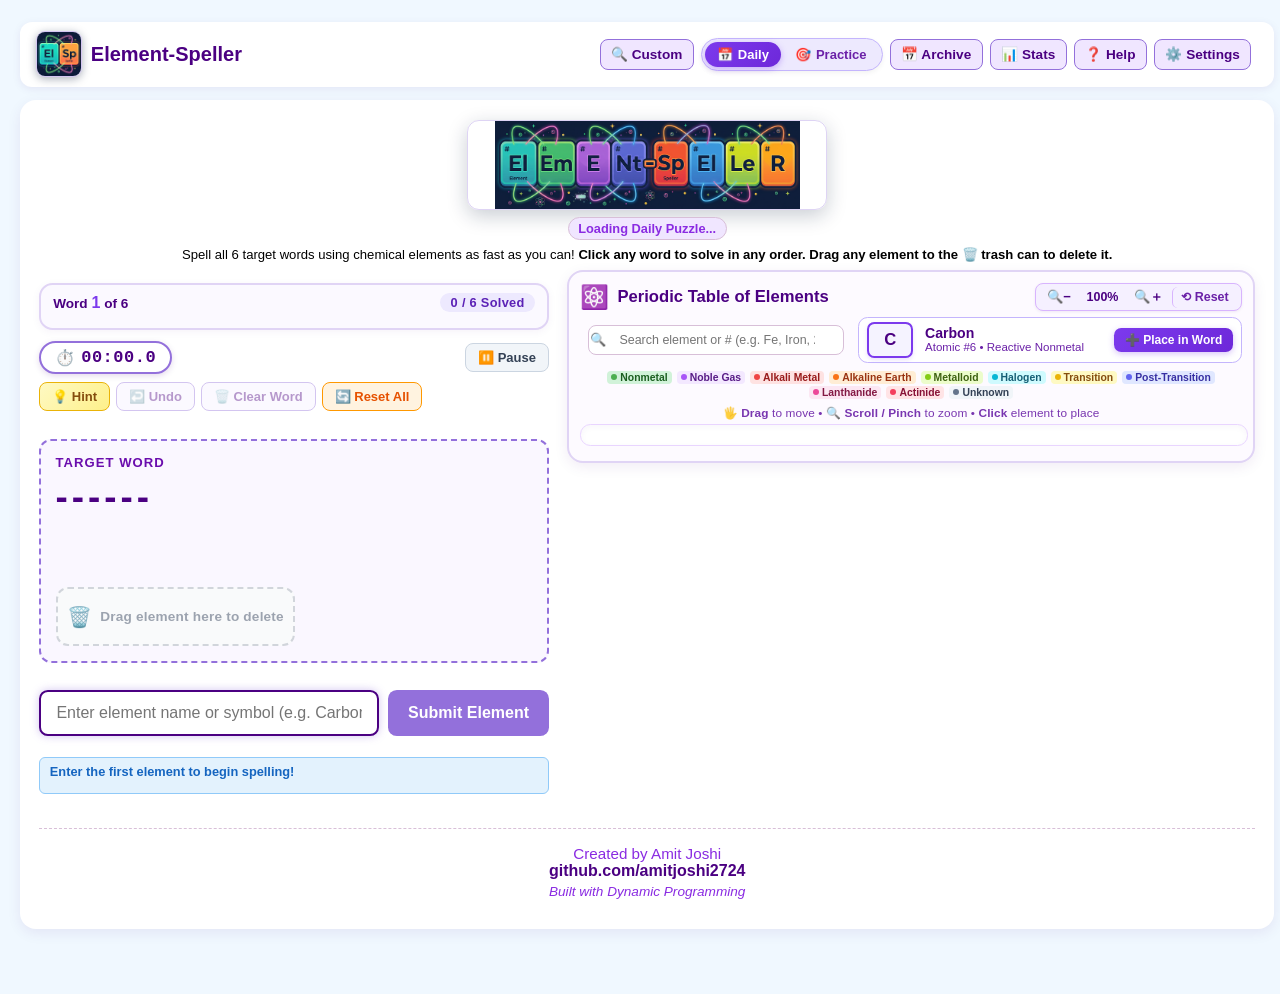
==== index.html @ 7770c526 "Replace broken native datalist with crisp keyboard-navigable element autocomplete dropdown (v1.4.1)" ====
<!DOCTYPE html>
<html lang="en">

<head>
    <meta charset="UTF-8">
    <meta name="viewport" content="width=device-width, initial-scale=1.0">
    <title>Element-Speller — Daily Word Puzzle</title>
    <!-- Web App Manifest & Mobile Meta -->
    <link rel="manifest" href="manifest.json">
    <meta name="theme-color" content="#4b0082">
    <meta name="apple-mobile-web-app-capable" content="yes">
    <meta name="mobile-web-app-capable" content="yes">
    <meta name="apple-mobile-web-app-status-bar-style" content="black-translucent">
    <meta name="apple-mobile-web-app-title" content="Element-Speller">
    <link rel="apple-touch-icon" sizes="180x180" href="images/apple-touch-icon.png">

    <!-- Favicon -->
    <link rel="icon" type="image/svg+xml" href="data:image/svg+xml,<svg xmlns='http://www.w3.org/2000/svg' viewBox='0 0 100 100'><text y='.9em' font-size='90'>🧪</text></svg>">
    <link rel="icon" type="image/png" sizes="192x192" href="images/icon-192.png">
    <link rel="icon" type="image/png" sizes="64x64" href="images/icon-64.png">
    <link rel="icon" type="image/x-icon" href="favicon.ico">
    <!-- Stylesheets -->
    <link rel="stylesheet" href="css/style.css?v=1.4.1">
    <link rel="stylesheet" href="css/modals.css?v=1.4.1">
    <script>
        (function() {
            try {
                var t = localStorage.getItem('elementspeller_theme_v1');
                if (t === 'dark') {
                    document.documentElement.setAttribute('data-theme', 'dark');
                }
            } catch (e) {}
        })();
    </script>
    <!-- Ko-fi Widget Script -->
    <script async defer src="https://storage.ko-fi.com/cdn/widget/Widget_2.js"></script>
</head>

<body>
    <!-- Top Navigation Bar (Mastermindle Pattern) -->
    <nav class="mode-nav-bar" aria-label="Game navigation">
        <div class="mode-title">
            <img src="images/icon-192.png" alt="Element-Speller Logo" class="nav-brand-icon">
            <span id="mode-title-text">Element-Speller</span>
        </div>
        <div class="nav-links-group">
            <a href="query/index.html" class="nav-action-btn" title="Spell any custom phrase with elements">
                <span>🔍 Custom</span>
            </a>
            <div class="mode-segmented-toggle" role="group" aria-label="Game Mode">
                <button type="button" id="mode-daily-btn" class="mode-toggle-btn active" data-mode="daily">
                    <span class="mode-icon">📅</span> Daily
                </button>
                <button type="button" id="mode-practice-btn" class="mode-toggle-btn" data-mode="practice">
                    <span class="mode-icon">🎯</span> Practice
                </button>
            </div>
            <button id="open-archive-btn" class="nav-action-btn" title="Browse calendar archive of past daily puzzles">
                <span>📅 Archive</span>
            </button>
            <button id="open-stats-btn" class="nav-action-btn" title="View your solve times & stats">
                <span>📊 Stats</span>
            </button>
            <button id="open-help-btn" class="nav-action-btn" title="How to play">
                <span>❓ Help</span>
            </button>
            <button id="open-settings-btn" class="nav-action-btn" title="Settings & Dark Mode">
                <span>⚙️ Settings</span>
            </button>
            <div id="auth-container"></div>
        </div>
    </nav>

    <!-- Main Game Container -->
    <main class="container">
        <div class="main-logo-container">
            <img src="images/logo.png" alt="Element-Speller — Daily Word Puzzle" class="main-logo-img">
            <h1 class="visually-hidden">Element-Speller</h1>
        </div>
        <div class="puzzle-meta-badge" id="puzzle-meta-badge">Loading Daily Puzzle...</div>
        <p class="game-intro-text">Spell all 6 target words using chemical elements as fast as you can! <strong>Click any word to solve in any order. Drag any element to the 🗑️ trash can to delete it.</strong></p>

        <!-- Main Responsive Two-Column Layout (Side-by-Side on Desktop, Stacked on Mobile) -->
        <div class="game-dashboard-layout">
            <!-- Left Column: Word Tracker, Timer, Target Word, Input, and Placed Elements -->
            <div class="game-play-column">
                <!-- Word Tracker Navigation Bar (6 words per puzzle) -->
                <div class="word-picker-bar" id="word-picker-bar">
                    <div class="word-picker-header">
                        <span class="word-picker-label" id="word-picker-label">Word <strong id="current-word-num">1</strong> of 6</span>
                        <div class="word-picker-actions">
                            <button type="button" id="next-word-quick-btn" class="word-next-btn" style="display: none;"
                                title="Go to next unsolved word">Next Word ▶</button>
                            <span class="word-picker-progress" id="words-solved-counter">0 / 6 Solved</span>
                        </div>
                    </div>
                    <div class="word-pills-row" id="word-pills-row">
                        <!-- Dynamically populated with 6 word pills -->
                    </div>
                </div>

                <!-- Live Solve Stopwatch & Quick Action Controls -->
                <div class="timer-control-row">
                    <div class="stopwatch-badge" id="stopwatch-badge" title="Solve timer (click to pause/resume)">
                        <span class="timer-icon">⏱️</span>
                        <span id="live-timer-display" class="live-timer-display">00:00.0</span>
                    </div>
                    <button id="pause-btn" class="quick-action-btn pause" title="Pause the game & timer">
                        <span id="pause-btn-icon">⏸️</span>
                        <span id="pause-btn-text">Pause</span>
                    </button>
                    <div class="quick-action-group">
                        <button id="hint-btn" class="quick-action-btn hint" title="Get a hint for the next valid element">💡
                            Hint</button>
                        <button id="undo-element-btn" class="quick-action-btn" title="Undo last element" disabled>↩️
                            Undo</button>
                        <button id="clear-word-btn" class="quick-action-btn" title="Clear placed elements for this word"
                            disabled>🗑️ Clear Word</button>
                        <button id="reset-puzzle-btn" class="quick-action-btn reset"
                            title="Reset all 6 words & restart timer">🔄 Reset All</button>
                    </div>
                </div>

                <!-- Target Word Display & Dynamic Placed Element Slots -->
                <div class="target-word-container" id="target-word-container">
                    <!-- Pause Overlay (shown when paused to prevent peeking) -->
                    <div id="pause-overlay" class="pause-overlay" style="display: none;">
                        <div class="pause-overlay-content">
                            <span class="pause-overlay-icon">⏸️</span>
                            <div class="pause-overlay-title">Game Paused</div>
                            <div class="pause-overlay-desc">Timer is paused. Take your time!</div>
                            <button type="button" id="resume-btn" class="primary-btn resume-game-btn">▶️ Resume Game</button>
                        </div>
                    </div>

                    <div class="target-word-label">TARGET WORD</div>
                    <div id="target-word-display" class="target-word-display">------</div>
                    <div id="element-slots-row" class="element-slots-row">
                        <!-- Dynamically populated with placed element tiles ONLY -->
                    </div>

                    <!-- Trash Can Drop Zone -->
                    <div id="trash-can-zone" class="trash-can-zone"
                        title="Drag any element card here to delete it (or click to remove last)">
                        <span class="trash-can-emoji">🗑️</span>
                        <span class="trash-can-label" id="trash-can-label">Drag element here to delete</span>
                    </div>

                    <div class="drag-hint-text" id="drag-hint-text">
                        <span>💡 <strong>Tip:</strong> Place elements down freely, or click any element in the ⚛️
                            <strong>Periodic Table</strong>! Drag cards to reorder, or drag to 🗑️ trash to delete.</span>
                    </div>
                </div>

                <!-- Solved Completion Card -->
                <div id="solved-card" class="solved-card" style="display: none;">
                    <div class="solved-title" id="solved-title">🎉🧪 All 6 Words Solved!</div>
                    <div class="solved-time-stat" id="solved-time-stat">Solved in 00:00.0</div>
                    <div id="solved-words-breakdown" class="solved-words-breakdown">
                        <!-- Solved words breakdown list -->
                    </div>
                    <div class="solved-btn-row">
                        <button id="share-score-no-spoiler-btn" class="share-btn"
                            title="Share result with emoji blocks (no spoilers)">📋 Share (No Spoilers)</button>
                        <button id="share-score-spoiler-btn" class="share-btn secondary"
                            title="Share full solution with element words">👁️ Share (With Spoilers)</button>
                        <button id="solved-replay-btn" class="quick-action-btn reset">🔄 Retry for Faster Time</button>
                    </div>
                </div>

                <!-- Element Guess Input -->
                <div class="input-group" id="input-group-area">
                    <div class="input-row">
                        <div class="element-input-wrapper" id="element-input-wrapper">
                            <input type="text" id="element-input"
                                placeholder="Enter element name or symbol (e.g. Carbon, C)..." autocomplete="off" spellcheck="false"
                                autocorrect="off" autocapitalize="none" role="combobox" aria-autocomplete="list"
                                aria-expanded="false" aria-controls="element-suggestions" autofocus>
                            <div id="element-suggestions" class="element-suggestions hidden" role="listbox"
                                aria-label="Element suggestions"></div>
                        </div>
                        <button id="submit-element-btn" class="primary-btn">Submit Element</button>
                    </div>
                </div>

                <div id="status-message" class="info">Enter the first element to begin spelling!</div>
            </div>

            <!-- Right Column: Interactive Periodic Table of Elements -->
            <div class="game-table-column">
                <section class="periodic-table-section" id="periodic-table-section" aria-label="Periodic Table of Elements">
                    <div class="pt-section-header">
                        <div class="pt-title-group">
                            <span class="pt-icon">⚛️</span>
                            <h2 class="pt-heading">Periodic Table of Elements</h2>
                        </div>
                        <div class="pt-header-actions">
                            <div class="pt-zoom-toolbar" role="group" aria-label="Periodic table zoom and pan controls">
                                <button type="button" id="pt-zoom-out-btn" class="pt-zoom-btn" title="Zoom out (−)" aria-label="Zoom out">🔍−</button>
                                <span id="pt-zoom-display" class="pt-zoom-display" title="Current zoom level">100%</span>
                                <button type="button" id="pt-zoom-in-btn" class="pt-zoom-btn" title="Zoom in (＋)" aria-label="Zoom in">🔍＋</button>
                                <button type="button" id="pt-zoom-reset-btn" class="pt-zoom-btn reset" title="Reset zoom and center view" aria-label="Reset zoom">⟲ Reset</button>
                            </div>
                            <button type="button" id="pt-toggle-btn" class="pt-toggle-btn" aria-expanded="true"
                                title="Toggle periodic table visibility">
                                <span id="pt-toggle-icon">▾</span> <span id="pt-toggle-label">Hide Table</span>
                            </button>
                        </div>
                    </div>

                    <div id="pt-content-body" class="pt-content-body">
                        <!-- Top Controls: Search Bar & Selected Element Inspection -->
                        <div class="pt-top-controls">
                            <div class="pt-search-box">
                                <span class="pt-search-icon">🔍</span>
                                <input type="text" id="pt-search-input"
                                    placeholder="Search element or # (e.g. Fe, Iron, 26)..." autocomplete="off"
                                    spellcheck="false" autocorrect="off" autocapitalize="none">
                                <button type="button" id="pt-search-clear" class="pt-clear-btn"
                                    style="display: none;">&times;</button>
                            </div>

                            <!-- Single Unified Element Inspection Card -->
                            <div class="pt-inspect-card" id="pt-inspect-card">
                                <div class="pt-inspect-content">
                                    <div class="pt-inspect-symbol" id="pt-inspect-symbol">C</div>
                                    <div class="pt-inspect-details">
                                        <div class="pt-inspect-name" id="pt-inspect-name">Carbon</div>
                                        <div class="pt-inspect-meta" id="pt-inspect-meta">Atomic #6 • Reactive Nonmetal
                                        </div>
                                    </div>
                                </div>
                                <button type="button" id="pt-use-element-btn" class="pt-use-btn"
                                    title="Use this element in current word">➕ Place in Word</button>
                            </div>
                        </div>

                        <!-- Category Legend -->
                        <div class="pt-legend">
                            <span class="pt-legend-item cat-nonmetal"><span
                                    class="legend-dot"></span>Nonmetal</span>
                            <span class="pt-legend-item cat-noble-gas"><span class="legend-dot"></span>Noble
                                Gas</span>
                            <span class="pt-legend-item cat-alkali"><span class="legend-dot"></span>Alkali
                                Metal</span>
                            <span class="pt-legend-item cat-alkaline-earth"><span class="legend-dot"></span>Alkaline
                                Earth</span>
                            <span class="pt-legend-item cat-metalloid"><span
                                    class="legend-dot"></span>Metalloid</span>
                            <span class="pt-legend-item cat-halogen"><span class="legend-dot"></span>Halogen</span>
                            <span class="pt-legend-item cat-transition"><span
                                    class="legend-dot"></span>Transition</span>
                            <span class="pt-legend-item cat-post-transition"><span
                                    class="legend-dot"></span>Post-Transition</span>
                            <span class="pt-legend-item cat-lanthanide"><span
                                    class="legend-dot"></span>Lanthanide</span>
                            <span class="pt-legend-item cat-actinide"><span
                                    class="legend-dot"></span>Actinide</span>
                            <span class="pt-legend-item cat-unknown"><span class="legend-dot"></span>Unknown</span>
                        </div>

                        <!-- Interactive Navigation Hint -->
                        <div class="pt-pan-hint" id="pt-pan-hint">
                            <span>🖐️ <strong>Drag</strong> to move • 🔍 <strong>Scroll / Pinch</strong> to zoom • <strong>Click</strong> element to place</span>
                        </div>

                        <!-- Scrollable Grid Wrapper / Interactive Pan-Zoom Viewport -->
                        <div class="pt-scroll-wrapper pt-viewport" id="pt-viewport">
                            <div class="pt-canvas" id="pt-canvas">
                                <div class="periodic-grid" id="periodic-grid">
                                    <!-- Populated dynamically with all 118 elements -->
                                </div>
                            </div>
                        </div>
                    </div>
                </section>
            </div>
        </div>

        <!-- Original Credits & Ko-fi Support -->
        <div class="credits">
            Created by Amit Joshi
            <br>
            <a href="https://github.com/amitjoshi2724" target="_blank"
                rel="noopener noreferrer">github.com/amitjoshi2724</a>
            <div class="algorithm">Built with Dynamic Programming</div>
            <div id="kofi-widget-container"
                style="display: flex; align-items: center; justify-content: center; margin-top: 14px;">
                <script>
                    if (window.kofiwidget2) {
                        try {
                            window.kofiwidget2.init('Support me on Ko-fi', '#72a4f2', 'I2I81CDN0L');
                            window.kofiwidget2.draw();
                        } catch (e) {
                            console.error('Ko-fi widget error:', e);
                        }
                    }
                </script>
            </div>
        </div>
    </main>

    <!-- How To Play Modal -->
    <div class="modal-overlay" id="how-to-play-modal">
        <div class="modal-card">
            <div class="modal-header">
                <h3 class="modal-title">❓ How to Play Element-Speller</h3>
                <button class="modal-close-btn" aria-label="Close modal">&times;</button>
            </div>
            <div class="rules-step">
                <div class="rules-icon">⏱️</div>
                <div>
                    <strong>Speed is the objective!</strong> The timer starts running the moment the target word is
                    shown. Try to spell the word completely as fast as possible.
                </div>
            </div>
            <div class="rules-step">
                <div class="rules-icon">⚛️</div>
                <div>
                    <strong>Multiple valid spelling lengths:</strong> Words often have several different chemical
                    breakdowns. For example:
                    <div
                        style="margin-top: 6px; padding: 6px 10px; background: #f0e6ff; border-radius: 6px; font-size: 13.5px;">
                        • <strong>NO</strong> can be 1 element (<em>Nobelium</em> [<strong>No</strong>]) or 2 elements
                        (<em>Nitrogen</em> [<strong>N</strong>] + <em>Oxygen</em> [<strong>O</strong>])<br>
                        • <strong>BACON</strong> can be <em>Barium</em> [<strong>Ba</strong>] + <em>Carbon</em>
                        [<strong>C</strong>] + <em>Oxygen</em> [<strong>O</strong>] + <em>Nitrogen</em>
                        [<strong>N</strong>], or <em>Boron</em> [<strong>B</strong>] + <em>Actinium</em>
                        [<strong>Ac</strong>] + <em>Oxygen</em> [<strong>O</strong>] + <em>Nitrogen</em>
                        [<strong>N</strong>]
                    </div>
                </div>
            </div>
            <div class="rules-step">
                <div class="rules-icon">🗑️</div>
                <div>
                    <strong>Drag to Delete:</strong> Need to change an element you placed earlier? Simply <strong>drag
                        any element card into the 🗑️ trash can</strong> (or click &times;) to delete it! You don't have
                    to undo one-by-one.
                </div>
            </div>
            <div class="rules-step">
                <div class="rules-icon">🔄</div>
                <div>
                    <strong>Undo & Reset anytime:</strong> You can <strong>Undo</strong> your last element or
                    <strong>Reset</strong> the entire puzzle at any point to restart the timer and aim for a new
                    personal best!
                </div>
            </div>
            <div class="rules-step">
                <div class="rules-icon">📅</div>
                <div>
                    <strong>Calendar Archive:</strong> Browse the full monthly calendar of past daily puzzles in the
                    <strong>Archive</strong>.
                </div>
            </div>

        </div>
    </div>

    <!-- Statistics Modal (Phylogenle-Style Dashboard & History) -->
    <div class="modal-overlay" id="stats-modal">
        <div class="modal-card stats-modal-dialog">
            <div class="modal-header stats-modal-header">
                <div style="display: flex; align-items: center; gap: 10px; flex-wrap: wrap;">
                    <h3 class="modal-title">Your Statistics</h3>
                    <span id="stats-account-sync-badge" class="stats-sync-badge">💾 Saved Locally</span>
                </div>
                <button class="modal-close-btn" aria-label="Close modal">&times;</button>
            </div>
            <div class="modal-body stats-modal-body">
                <!-- Top Summary Cards (Row 1: 3 cards, Row 2: 2 cards) -->
                <div class="stats-cards-top-row">
                    <div class="stat-hero-card">
                        <span id="stat-played" class="stat-hero-num">0</span>
                        <span class="stat-hero-label">Games Played</span>
                    </div>
                    <div class="stat-hero-card">
                        <span class="stat-hero-num"><span id="stat-streak">0</span> <span class="stat-hero-emoji">🌱</span></span>
                        <span class="stat-hero-label">Current Streak</span>
                    </div>
                    <div class="stat-hero-card">
                        <span class="stat-hero-num"><span class="stat-hero-emoji">⚡</span> <span id="stat-max-streak">0</span></span>
                        <span class="stat-hero-label">Max Streak</span>
                    </div>
                </div>
                <div class="stats-cards-second-row">
                    <div class="stat-hero-card">
                        <span id="stat-mean-time" class="stat-hero-num">--</span>
                        <span class="stat-hero-label">Mean Solve Time</span>
                    </div>
                    <div class="stat-hero-card">
                        <span id="stat-win-pct" class="stat-hero-num">0%</span>
                        <span class="stat-hero-label">Win Rate</span>
                    </div>
                </div>

                <!-- Controls Bar (Unfinished Toggle & Filter Tabs & Search & Total Count) -->
                <div class="stats-history-toolbar">
                    <div class="stats-toolbar-left">
                        <label class="stats-toggle-control" for="stats-unfinished-toggle">
                            <span class="stats-toggle-text">Unfinished</span>
                            <input type="checkbox" id="stats-unfinished-toggle">
                            <span class="stats-toggle-track"></span>
                        </label>
                        <div class="stats-mode-filter-pills">
                            <button type="button" class="stats-mode-pill active" data-mode="all">All</button>
                            <button type="button" class="stats-mode-pill" data-mode="daily">Daily</button>
                            <button type="button" class="stats-mode-pill" data-mode="practice">Practice</button>
                        </div>
                        <input type="text" id="stats-history-search" class="stats-history-search-input" placeholder="Filter by word, #puzzle, or date...">
                    </div>
                    <div class="stats-toolbar-right">
                        <span class="stats-total-label">Total: <strong id="stats-total-count">0</strong></span>
                    </div>
                </div>

                <!-- 52-Week Activity Heatmap -->
                <div class="stats-heatmap-section">
                    <div class="stats-heatmap-scroll">
                        <div id="stats-heatmap-months" class="stats-heatmap-months"></div>
                        <div id="stats-heatmap-grid" class="stats-heatmap-grid"></div>
                    </div>
                    <div class="stats-heatmap-legend">
                        <span class="heatmap-legend-item"><span class="heatmap-swatch swatch-solved"></span> Solved (no hints)</span>
                        <span class="heatmap-legend-item"><span class="heatmap-swatch swatch-hint"></span> Used hint</span>
                        <span class="heatmap-legend-item"><span class="heatmap-swatch swatch-gaveup"></span> Unfinished</span>
                    </div>
                </div>

                <!-- Expandable Game Replay / Detail Breakdown Drawer -->
                <div id="stats-game-detail-drawer" class="stats-game-detail-drawer hidden"></div>

                <!-- Past Games Table -->
                <div class="stats-history-table-wrapper">
                    <table class="stats-history-table">
                        <thead>
                            <tr>
                                <th class="col-word">Word(s)</th>
                                <th class="col-hints">Hints</th>
                                <th class="col-time">Time</th>
                                <th class="col-mode">Daily / Practice #</th>
                                <th class="col-date">Date</th>
                            </tr>
                        </thead>
                        <tbody id="stats-history-tbody">
                            <!-- Populated dynamically -->
                        </tbody>
                    </table>
                </div>

                <!-- Current / Selected Puzzle Status in Stats -->
                <div class="stats-puzzle-summary" id="stats-puzzle-summary">
                    <div class="stats-puzzle-summary-header">
                        <span class="stats-puzzle-summary-title" id="stats-puzzle-summary-title">Active Puzzle</span>
                        <span class="stats-puzzle-summary-time" id="stats-puzzle-summary-time">⏱️ --</span>
                    </div>
                    <div class="stats-puzzle-summary-status" id="stats-puzzle-summary-status">Loading status...</div>
                </div>

                <!-- Collapsible Time Distribution -->
                <details class="stats-distribution-details">
                    <summary class="stats-distribution-summary">📈 View Time Distribution &amp; Share</summary>
                    <div class="distribution-section" style="margin-top: 0.75rem;">
                        <div id="score-distribution-bars" class="dist-bars">
                            <!-- Populated dynamically -->
                        </div>
                    </div>
                </details>

                <div class="modal-footer-box">
                    <div class="countdown-box">
                        <span class="countdown-lbl">Next Daily Puzzle In</span>
                        <span class="countdown-val" id="next-countdown-val">--:--:--</span>
                    </div>
                    <div style="display: flex; gap: 8px; flex-wrap: wrap; justify-content: center;">
                        <button class="share-btn" id="stats-share-no-spoiler-btn"
                            title="Share result with emoji blocks (no spoilers)">
                            <span>📋 Share (No Spoilers)</span>
                        </button>
                        <button class="share-btn secondary" id="stats-share-spoiler-btn"
                            title="Share full solution with element words">
                            <span>👁️ Share (With Spoilers)</span>
                        </button>
                        <button id="stats-retry-btn" class="quick-action-btn reset"
                            style="padding: 10px 14px; font-size: 14px;">
                            <span>🔄 Retry / Reset</span>
                        </button>
                    </div>
                </div>
            </div>
        </div>
    </div>

    <!-- Settings Modal -->
    <div class="modal-overlay" id="settings-modal">
        <div class="modal-card settings-modal-card">
            <div class="modal-header">
                <h3 class="modal-title">⚙️ Settings</h3>
                <button class="modal-close-btn" aria-label="Close modal">&times;</button>
            </div>
            <div class="modal-body settings-modal-body">
                <div class="settings-section">
                    <div class="settings-row">
                        <div class="settings-info">
                            <div class="settings-label">🌙 Dark Mode</div>
                            <div class="settings-desc">Switch between the classic light lavender theme and dark slate mode.</div>
                        </div>
                        <label class="stats-toggle-control settings-switch" for="dark-mode-toggle">
                            <input type="checkbox" id="dark-mode-toggle">
                            <span class="stats-toggle-track"></span>
                        </label>
                    </div>
                </div>
                <div class="settings-section">
                    <div class="settings-row">
                        <div class="settings-info">
                            <div class="settings-label">☁️ Cloud Synchronization</div>
                            <div class="settings-desc" id="settings-sync-status">Sign in with Google to automatically sync daily &amp; practice solves across Safari, Chrome, and PWA apps.</div>
                        </div>
                    </div>
                </div>
            </div>
        </div>
    </div>

    <!-- Past Puzzles Archive Modal (Mastermindle Calendar & List View) -->
    <div class="modal-overlay" id="archive-modal">
        <div class="modal-card archive-modal-card">
            <div class="modal-header archive-modal-header">
                <div class="modal-title-with-badge">
                    <h3 class="modal-title">📅 Element-Speller Archive</h3>
                    <div id="archive-account-sync-badge" class="stats-sync-badge local" title="Cloud sync status. Click to refresh or sign in.">
                        💾 Local Only • Sign In to Sync
                    </div>
                </div>
                <button class="modal-close-btn" aria-label="Close modal">&times;</button>
            </div>

            <!-- View Switcher Tabs -->
            <div class="archive-view-tabs">
                <button id="archive-tab-calendar" class="archive-tab-btn active">📅 Calendar View</button>
                <button id="archive-tab-list" class="archive-tab-btn">📋 List View</button>
            </div>

            <!-- VIEW 1: Calendar View (Default) -->
            <div id="archive-calendar-view">
                <div class="calendar-nav-bar">
                    <button id="cal-prev-month-btn" class="calendar-nav-btn" title="Previous Month">◀ Prev</button>
                    <div class="calendar-selectors-group">
                        <select id="cal-month-select" class="calendar-select" aria-label="Select Month">
                            <option value="0">January</option>
                            <option value="1">February</option>
                            <option value="2">March</option>
                            <option value="3">April</option>
                            <option value="4">May</option>
                            <option value="5">June</option>
                            <option value="6">July</option>
                            <option value="7">August</option>
                            <option value="8">September</option>
                            <option value="9">October</option>
                            <option value="10">November</option>
                            <option value="11">December</option>
                        </select>
                        <select id="cal-year-select" class="calendar-select" aria-label="Select Year">
                            <!-- Populated in JS -->
                        </select>
                        <button id="cal-today-btn" class="calendar-nav-btn">Today</button>
                    </div>
                    <button id="cal-next-month-btn" class="calendar-nav-btn" title="Next Month">Next ▶</button>
                </div>

                <div class="calendar-weekdays-grid">
                    <div>Sun</div>
                    <div>Mon</div>
                    <div>Tue</div>
                    <div>Wed</div>
                    <div>Thu</div>
                    <div>Fri</div>
                    <div>Sat</div>
                </div>

                <div id="calendar-days-container" class="calendar-days-grid">
                    <!-- Dynamically generated day slots with Day #, Puzzle #, and solve time/status -->
                </div>
            </div>

            <!-- VIEW 2: List View -->
            <div id="archive-list-view" style="display: none;">
                <div class="archive-controls">
                    <input type="text" id="archive-search" class="archive-search-input"
                        placeholder="Search by date (YYYY-MM-DD) or #..." autocomplete="off" spellcheck="false"
                        autocorrect="off" autocapitalize="none">
                    <button class="archive-filter-btn active" data-filter="all">All</button>
                    <button class="archive-filter-btn" data-filter="solved">Solved</button>
                    <button class="archive-filter-btn" data-filter="unplayed">Unplayed</button>
                </div>
                <div id="archive-list-container" class="archive-list">
                    <!-- Dynamically populated list -->
                </div>
            </div>
        </div>
    </div>

    <!-- Core Game Controller -->
    <script type="module" src="js/app.js?v=1.4.1"></script>
</body>

</html>
---- css/style.css ----
/* Core ElementSpeller Styles preserved from the original app */
body {
    font-family: 'Comic Sans MS', Arial, Helvetica, sans-serif;
    background-color: #f0f8ff;
    display: flex;
    flex-direction: column;
    align-items: center;
    min-height: 100vh;
    min-height: 100dvh;
    margin: 0;
    padding: clamp(0.4rem, 1.5vw, 0.75rem) clamp(0.5rem, 2vw, 1.25rem) clamp(1rem, 3vw, 2rem);
    box-sizing: border-box;
}

/* Mode Navigation Bar (matches Mastermindle / Asteroidle pattern) */
.mode-nav-bar {
    width: min(96%, 54rem);
    display: flex;
    justify-content: space-between;
    align-items: center;
    padding: clamp(0.4rem, 1vw, 0.6rem) clamp(0.6rem, 1.5vw, 1rem);
    margin: clamp(0.35rem, 1vw, 0.6rem) auto clamp(0.5rem, 1.5vw, 0.85rem);
    background-color: white;
    border-radius: clamp(0.5rem, 1.2vw, 0.75rem);
    box-shadow: 0 2px 8px rgba(75, 0, 130, 0.08);
    box-sizing: border-box;
    flex-wrap: wrap;
    gap: clamp(0.35rem, 0.8vw, 0.55rem);
}

.mode-title {
    font-size: clamp(1.05rem, 2.4vw, 1.25rem);
    font-weight: 800;
    color: #4b0082;
    display: flex;
    align-items: center;
    gap: 0.55rem;
    white-space: nowrap;
    flex-shrink: 0;
}

.nav-brand-icon {
    width: clamp(2.15rem, 4.2vw, 2.75rem);
    height: clamp(2.15rem, 4.2vw, 2.75rem);
    border-radius: clamp(6px, 1vw, 9px);
    object-fit: cover;
    flex-shrink: 0;
    box-shadow: 0 2px 8px rgba(15, 30, 59, 0.35);
    border: 1.5px solid rgba(147, 112, 219, 0.4);
    transition: transform 0.2s ease;
}

.nav-brand-icon:hover {
    transform: scale(1.08);
}

.nav-links-group {
    display: flex;
    align-items: center;
    gap: clamp(0.25rem, 0.6vw, 0.45rem);
    flex-wrap: wrap;
}

.nav-action-btn {
    display: inline-flex;
    align-items: center;
    gap: 0.25rem;
    background-color: #f0e6ff;
    color: #4b0082;
    border: 1px solid #9370db;
    border-radius: clamp(0.35rem, 0.8vw, 0.5rem);
    padding: clamp(0.25rem, 0.7vw, 0.4rem) clamp(0.45rem, 1vw, 0.65rem);
    font-size: clamp(0.75rem, 1.5vw, 0.85rem);
    font-weight: bold;
    font-family: inherit;
    cursor: pointer;
    text-decoration: none;
    transition: all 0.2s;
    white-space: nowrap;
}

.nav-action-btn:hover {
    background-color: #e6e6fa;
    transform: translateY(-1px);
    box-shadow: 0 2px 5px rgba(0,0,0,0.1);
}

.container {
    background-color: white;
    border-radius: clamp(0.65rem, 1.5vw, 1rem);
    box-shadow: 0 4px 14px rgba(75, 0, 130, 0.08);
    padding: clamp(1rem, 2.8vw, 1.75rem);
    width: min(96%, 54rem);
    text-align: center;
    box-sizing: border-box;
    position: relative;
    margin: 0 auto clamp(1rem, 2.5vw, 2rem);
}

.main-logo-container {
    display: flex;
    justify-content: center;
    align-items: center;
    margin: clamp(0.35rem, 1.2vw, 0.75rem) auto clamp(0.45rem, 1.4vw, 0.8rem);
    width: 100%;
}

.main-logo-img {
    width: clamp(16rem, 45vw, 24rem);
    max-width: 92%;
    height: auto;
    max-height: clamp(5.5rem, 15vw, 8rem);
    border-radius: clamp(0.5rem, 1.2vw, 0.75rem);
    box-shadow: 0 6px 20px rgba(15, 30, 59, 0.22);
    border: 1.5px solid rgba(147, 112, 219, 0.3);
    object-fit: contain;
    transition: transform 0.25s ease, box-shadow 0.25s ease;
    display: block;
}

.main-logo-img:hover {
    transform: scale(1.03);
    box-shadow: 0 8px 24px rgba(15, 30, 59, 0.3);
}

.visually-hidden {
    position: absolute;
    width: 1px;
    height: 1px;
    padding: 0;
    margin: -1px;
    overflow: hidden;
    clip: rect(0, 0, 0, 0);
    white-space: nowrap;
    border: 0;
}

.beaker {
    font-size: clamp(2rem, 5vw, 2.75rem);
    margin-bottom: 0.25rem;
    animation: gentleBob 2.5s infinite ease-in-out;
}

@keyframes gentleBob {
    0%, 100% { transform: translateY(0); }
    50% { transform: translateY(-5px); }
}

h1 {
    color: #4b0082;
    margin-top: 0;
    margin-bottom: 0.35rem;
    font-size: clamp(1.35rem, 3.8vw, 1.85rem);
}

.puzzle-meta-badge {
    display: inline-block;
    background-color: #f0e6ff;
    color: #8a2be2;
    padding: clamp(0.2rem, 0.6vw, 0.35rem) clamp(0.55rem, 1.5vw, 0.85rem);
    border-radius: 9999px;
    font-size: clamp(0.75rem, 1.6vw, 0.85rem);
    font-weight: bold;
    margin-bottom: clamp(0.75rem, 2vw, 1.15rem);
    border: 1px solid #d8bfd8;
}

/* Target Word & Element Slots Display */
.target-word-container {
    margin: clamp(0.65rem, 1.8vw, 1rem) 0 clamp(0.75rem, 2vw, 1.25rem);
    padding: clamp(0.75rem, 2vw, 1.15rem);
    background-color: #faf7ff;
    border: 2px dashed #9370db;
    border-radius: clamp(0.5rem, 1.2vw, 0.75rem);
    position: relative;
    overflow: hidden;
}

/* Pause Overlay inside target word area (prevents peeking during pause) */
.pause-overlay {
    position: absolute;
    inset: 0;
    background: rgba(253, 250, 255, 0.96);
    backdrop-filter: blur(8px);
    -webkit-backdrop-filter: blur(8px);
    border-radius: inherit;
    z-index: 25;
    display: flex;
    align-items: center;
    justify-content: center;
    padding: 1rem;
    box-sizing: border-box;
    animation: fadeInOverlay 0.2s ease;
}

.pause-overlay-content {
    display: flex;
    flex-direction: column;
    align-items: center;
    gap: 0.45rem;
    text-align: center;
}

.pause-overlay-icon {
    font-size: 2.3rem;
    line-height: 1;
}

.pause-overlay-title {
    font-size: 1.25rem;
    font-weight: 800;
    color: #4b0082;
    letter-spacing: 0.5px;
}

.pause-overlay-desc {
    font-size: 0.82rem;
    color: #6b21a8;
    margin-bottom: 0.35rem;
}

.resume-game-btn {
    padding: 0.5rem 1.35rem;
    font-size: 0.92rem;
    font-weight: 800;
    cursor: pointer;
    box-shadow: 0 4px 12px rgba(124, 58, 237, 0.35);
    transition: all 0.2s ease;
}

.resume-game-btn:hover {
    transform: scale(1.04) translateY(-1px);
    box-shadow: 0 6px 16px rgba(124, 58, 237, 0.45);
}

@keyframes fadeInOverlay {
    from { opacity: 0; transform: scale(0.96); }
    to { opacity: 1; transform: scale(1); }
}

.target-word-label {
    font-size: clamp(0.7rem, 1.6vw, 0.82rem);
    text-transform: uppercase;
    letter-spacing: 1px;
    color: #6a0dad;
    font-weight: bold;
    margin-bottom: 0.4rem;
}

.target-word-display {
    font-size: clamp(1.6rem, 5vw, 2.35rem);
    font-weight: bold;
    color: #4b0082;
    letter-spacing: clamp(2px, 0.6vw, 4px);
    margin-bottom: clamp(0.5rem, 1.2vw, 0.75rem);
    word-break: break-all;
}

.element-slots-row {
    display: flex;
    flex-wrap: wrap;
    justify-content: center;
    gap: clamp(0.35rem, 1vw, 0.55rem);
    min-height: clamp(3.2rem, 8vw, 4.2rem);
    align-items: center;
}

.element-slot {
    display: inline-flex;
    flex-direction: column;
    align-items: center;
    justify-content: center;
    min-width: clamp(2.8rem, 7.5vw, 3.8rem);
    height: clamp(3.4rem, 9vw, 4.2rem);
    padding: clamp(0.25rem, 0.6vw, 0.4rem) clamp(0.35rem, 0.8vw, 0.6rem);
    border-radius: clamp(0.35rem, 0.8vw, 0.55rem);
    box-sizing: border-box;
    transition: all 0.3s cubic-bezier(0.34, 1.56, 0.64, 1);
}

.element-slot.empty {
    border: 2px dashed #b19cd9;
    background-color: #ffffff;
    color: #9370db;
    font-size: clamp(1.1rem, 3vw, 1.4rem);
}

.element-slot.filled {
    border: 2px solid #9370db;
    background-color: #e6e6fa;
    color: #4b0082;
    box-shadow: 0 4px 8px rgba(0,0,0,0.1);
    transform: scale(1.05);
    cursor: grab;
    position: relative;
    user-select: none;
    -webkit-user-drag: element;
    transition: transform 0.2s cubic-bezier(0.34, 1.56, 0.64, 1), box-shadow 0.2s ease, opacity 0.2s ease, background-color 0.2s ease;
}

.element-slot.filled:active {
    cursor: grabbing;
}

.element-slot.filled:hover {
    transform: scale(1.1) translateY(-2px);
    background-color: #d8bfd8;
    box-shadow: 0 6px 12px rgba(75, 0, 130, 0.2);
}

.element-slot.dragging {
    opacity: 0.35;
    transform: scale(0.95);
    border-style: dashed;
    border-color: #ef4444;
}

/* Matching element tile (letters match target word at this position) */
.element-slot.filled.match {
    border-color: #10b981;
    background-color: #ecfdf5;
    color: #065f46;
}
.element-slot.filled.match .slot-name {
    color: #047857;
}
.element-slot.filled.match .slot-num {
    color: #059669;
}
.element-slot.filled.match:hover {
    background-color: #d1fae5;
    box-shadow: 0 6px 14px rgba(16, 185, 129, 0.25);
}

/* Non-matching element tile (player placed freely, but letters differ from target) */
.element-slot.filled.mismatch {
    border-color: #f59e0b;
    border-style: dashed;
    background-color: #fffbeb;
    color: #92400e;
}
.element-slot.filled.mismatch .slot-name {
    color: #b45309;
}
.element-slot.filled.mismatch .slot-num {
    color: #d97706;
}
.element-slot.filled.mismatch:hover {
    background-color: #fef3c7;
    box-shadow: 0 6px 14px rgba(245, 158, 11, 0.25);
}

/* Dead-end indicator shown ONLY when the player explicitly requests a Hint */
.element-slot.filled.dead-end-hinted {
    border-color: #ef4444 !important;
    background-color: #fff1f2 !important;
    box-shadow: 0 0 0 2.5px rgba(239, 68, 68, 0.45), 0 4px 12px rgba(239, 68, 68, 0.25) !important;
    animation: deadEndGentlyPulse 0.4s ease;
    overflow: visible !important;
}

/* Floating red "✕" circle sitting neatly above the element card */
.element-slot.filled.dead-end-hinted::before {
    content: "✕";
    position: absolute;
    top: -16px;
    left: 50%;
    transform: translateX(-50%);
    width: 20px;
    height: 20px;
    background: #ef4444;
    color: #ffffff;
    font-size: 0.72rem;
    font-weight: 900;
    border-radius: 50%;
    display: flex;
    align-items: center;
    justify-content: center;
    line-height: 20px;
    text-align: center;
    border: 2px solid #ffffff;
    box-shadow: 0 2px 8px rgba(239, 68, 68, 0.5);
    z-index: 10;
    pointer-events: none;
    animation: floatPop 0.3s cubic-bezier(0.175, 0.885, 0.32, 1.275);
}

@keyframes floatPop {
    0% { transform: translateX(-50%) scale(0.4) translateY(6px); opacity: 0; }
    100% { transform: translateX(-50%) scale(1) translateY(0); opacity: 1; }
}

@keyframes deadEndGentlyPulse {
    0%, 100% { transform: scale(1); }
    50% { transform: scale(1.06); }
}

/* Drag-over target indicator when reordering cards */
.element-slot.filled.drop-target {
    border: 2px dashed #4f46e5 !important;
    background-color: #e0e7ff !important;
    transform: scale(1.15) !important;
    box-shadow: 0 8px 18px rgba(79, 70, 229, 0.35) !important;
}

/* Individual Tile Delete Button */
.slot-delete-btn {
    position: absolute;
    top: -6px;
    right: -6px;
    width: 20px;
    height: 20px;
    background: #ef4444;
    color: #ffffff;
    border: 2px solid #ffffff;
    border-radius: 50%;
    font-size: 13px;
    font-weight: bold;
    display: flex;
    align-items: center;
    justify-content: center;
    cursor: pointer;
    box-shadow: 0 2px 4px rgba(0, 0, 0, 0.25);
    opacity: 0;
    transform: scale(0.7);
    transition: opacity 0.15s ease, transform 0.15s ease, background 0.15s ease;
    padding: 0;
    line-height: 1;
    z-index: 5;
}

.element-slot.filled:hover .slot-delete-btn,
.element-slot.filled:focus-within .slot-delete-btn {
    opacity: 1;
    transform: scale(1);
}

.slot-delete-btn:hover {
    background: #b91c1c;
    transform: scale(1.2);
}

.element-slot .slot-symbol {
    font-size: clamp(1.2rem, 3.2vw, 1.55rem);
    font-weight: bold;
    line-height: 1;
    pointer-events: none;
}

.element-slot .slot-name {
    font-size: clamp(0.55rem, 1.2vw, 0.68rem);
    margin-top: 2px;
    color: #8a2be2;
    font-weight: bold;
    pointer-events: none;
}

.element-slot .slot-number {
    font-size: clamp(0.5rem, 1vw, 0.6rem);
    color: #6a0dad;
    pointer-events: none;
}

/* ==========================================================================
   Trash Can Drop Zone & Drag Hint
   ========================================================================== */
.trash-can-zone {
    display: inline-flex;
    align-items: center;
    justify-content: center;
    gap: 8px;
    min-height: 44px;
    padding: 6px 16px;
    border: 2px dashed #d1d5db;
    border-radius: 12px;
    background: #f9fafb;
    color: #9ca3af;
    font-size: 13px;
    font-weight: 600;
    transition: all 0.2s cubic-bezier(0.4, 0, 0.2, 1);
    cursor: pointer;
    user-select: none;
    margin-top: 12px;
}

.trash-can-zone.has-elements {
    border-color: #fca5a5;
    background: #fff5f5;
    color: #ef4444;
}

.trash-can-zone.has-elements:hover {
    background: #fee2e2;
    border-color: #f87171;
    color: #dc2626;
    transform: translateY(-1px);
    box-shadow: 0 3px 8px rgba(239, 68, 68, 0.2);
}

.trash-can-zone.drag-active {
    border-color: #ef4444;
    background: #fee2e2;
    color: #b91c1c;
    transform: scale(1.03);
    box-shadow: 0 4px 14px rgba(239, 68, 68, 0.25);
    animation: pulseTrash 1s infinite alternate;
}

.trash-can-zone.drag-over {
    border-color: #dc2626;
    border-style: solid;
    background: #fecaca;
    color: #7f1d1d;
    transform: scale(1.08);
    box-shadow: 0 6px 20px rgba(220, 38, 38, 0.35);
}

@keyframes pulseTrash {
    0% { transform: scale(1.01); border-color: #f87171; }
    100% { transform: scale(1.04); border-color: #dc2626; }
}

.trash-can-emoji {
    font-size: 20px;
    display: inline-block;
    transition: transform 0.2s ease;
}

.trash-can-zone.drag-over .trash-can-emoji {
    transform: rotate(-15deg) scale(1.25);
}

.trash-can-label {
    font-size: clamp(0.75rem, 1.6vw, 0.85rem);
    letter-spacing: 0.2px;
}

.drag-hint-text {
    font-size: clamp(0.72rem, 1.5vw, 0.82rem);
    color: #6a0dad;
    margin-top: 0.35rem;
    font-style: italic;
    opacity: 0.9;
    display: none;
}

.drag-hint-text.visible {
    display: block;
}

/* Input Form Controls */
.input-group {
    display: flex;
    flex-direction: column;
    align-items: center;
    gap: clamp(0.4rem, 1vw, 0.65rem);
    margin-top: clamp(0.6rem, 1.5vw, 1rem);
    width: 100%;
}

.input-row {
    display: flex;
    justify-content: center;
    align-items: stretch;
    gap: clamp(0.35rem, 1vw, 0.55rem);
    width: 100%;
    max-width: min(100%, 34rem);
}

.element-input-wrapper {
    position: relative;
    flex: 1;
    min-width: 0;
    display: flex;
}

.element-input-wrapper input[type="text"] {
    width: 100%;
    box-sizing: border-box;
}

/* Custom Autocomplete Suggestions Dropdown */
.element-suggestions {
    position: absolute;
    top: calc(100% + 5px);
    left: 0;
    right: 0;
    z-index: 1200;
    background: #ffffff;
    border: 2px solid #9370db;
    border-radius: 10px;
    box-shadow: 0 10px 26px rgba(75, 0, 130, 0.16);
    max-height: 235px;
    overflow-y: auto;
    padding: 4px;
    display: flex;
    flex-direction: column;
    gap: 2px;
    text-align: left;
}

.element-suggestions.hidden {
    display: none !important;
}

.element-suggestion-item {
    display: flex;
    align-items: center;
    gap: 10px;
    width: 100%;
    padding: 7px 10px;
    border: none;
    border-radius: 7px;
    background: transparent;
    color: #1e1b4b;
    font-family: inherit;
    font-size: 0.92rem;
    cursor: pointer;
    text-align: left;
    box-sizing: border-box;
    transition: background-color 0.12s ease, color 0.12s ease;
}

.element-suggestion-item:hover {
    background: #f3e8ff;
    color: #3b0764;
}

.element-suggestion-item.active,
.element-suggestion-item.active:hover {
    background: #7c3aed;
    color: #ffffff;
}

.suggestion-sym-badge {
    display: inline-flex;
    align-items: center;
    justify-content: center;
    min-width: 34px;
    height: 26px;
    padding: 0 6px;
    border-radius: 6px;
    background: #ede9fe;
    color: #4b0082;
    font-weight: 800;
    font-size: 0.85rem;
    border: 1px solid #c4b5fd;
    flex-shrink: 0;
}

.element-suggestion-item.active .suggestion-sym-badge {
    background: rgba(255, 255, 255, 0.22);
    color: #ffffff;
    border-color: rgba(255, 255, 255, 0.45);
}

.suggestion-name {
    font-weight: 700;
    flex: 1;
    min-width: 0;
    overflow: hidden;
    text-overflow: ellipsis;
    white-space: nowrap;
}

.suggestion-num {
    font-size: 0.78rem;
    font-weight: 600;
    color: #6b7280;
    flex-shrink: 0;
}

.element-suggestion-item.active .suggestion-num {
    color: #e9d5ff;
}

input[type="text"] {
    padding: clamp(0.55rem, 1.4vw, 0.75rem) clamp(0.65rem, 1.8vw, 0.95rem);
    border: 2px solid #9370db;
    border-radius: clamp(0.4rem, 1vw, 0.55rem);
    flex: 1;
    min-width: 0;
    font-size: clamp(0.85rem, 1.8vw, 1rem);
    font-family: inherit;
    outline: none;
    transition: border-color 0.2s, box-shadow 0.2s;
}

input[type="text"]:focus {
    border-color: #4b0082;
    box-shadow: 0 0 8px rgba(147, 112, 219, 0.4);
}

button.primary-btn {
    background-color: #9370db;
    color: white;
    border: none;
    border-radius: clamp(0.4rem, 1vw, 0.55rem);
    padding: clamp(0.55rem, 1.4vw, 0.75rem) clamp(0.8rem, 2vw, 1.25rem);
    font-size: clamp(0.85rem, 1.8vw, 1rem);
    font-weight: bold;
    font-family: inherit;
    cursor: pointer;
    transition: background-color 0.3s, transform 0.1s;
    white-space: nowrap;
    flex-shrink: 0;
}

button.primary-btn:hover:not(:disabled) {
    background-color: #8a2be2;
    transform: translateY(-1px);
}

button.primary-btn:disabled {
    background-color: #ccc;
    cursor: not-allowed;
}

/* Strikes / Lives Counter */
.strikes-container {
    margin-top: 10px;
    display: flex;
    align-items: center;
    justify-content: center;
    gap: 8px;
    font-size: 14px;
    font-weight: bold;
    color: #4b0082;
}

.hearts-row {
    font-size: 18px;
    letter-spacing: 2px;
}

/* Status / Alert Feedback Message */
#status-message {
    min-height: 24px;
    margin: 10px 0;
    font-size: 15px;
    font-weight: bold;
    padding: 6px 12px;
    border-radius: 6px;
    transition: all 0.2s;
}

#status-message.success {
    color: #2e7d32;
    background-color: #e8f5e9;
    border: 1px solid #a5d6a7;
}

#status-message.error {
    color: #c62828;
    background-color: #ffebee;
    border: 1px solid #ef9a9a;
}

#status-message.info {
    color: #1565c0;
    background-color: #e3f2fd;
    border: 1px solid #90caf9;
}

#status-message.warning,
#status-message.hint-deadend {
    color: #991b1b;
    background-color: #fef2f2;
    border: 1.5px solid #f87171;
    box-shadow: 0 0 10px rgba(239, 68, 68, 0.2);
    animation: deadEndShake 0.4s ease;
}

#status-message.hint-message {
    color: #854d0e;
    background-color: #fefce8;
    border: 1.5px solid #facc15;
    box-shadow: 0 0 12px rgba(250, 204, 21, 0.25);
}

/* Footer Credits */
.credits {
    margin-top: clamp(1rem, 2.5vw, 1.5rem);
    padding-top: clamp(0.75rem, 2vw, 1rem);
    border-top: 1px dashed #d8bfd8;
    font-size: clamp(0.85rem, 1.8vw, 0.95rem);
    color: #8a2be2;
}

.credits a {
    color: #4b0082;
    text-decoration: none;
    font-weight: bold;
    font-size: clamp(0.9rem, 2vw, 1rem);
}

.credits a:hover {
    color: #9370db;
    text-decoration: underline;
}

.algorithm {
    font-style: italic;
    margin-top: 0.25rem;
    font-size: clamp(0.75rem, 1.6vw, 0.85rem);
}


/* ==========================================================================
   Authentication UI & Dropdowns (Mastermindle)
   ========================================================================== */
#auth-container {
    display: inline-flex;
    justify-content: flex-end;
    align-items: center;
    gap: 10px;
    max-width: 100%;
}

#user-info {
    display: none;
    font-size: clamp(0.7rem, 1.8vw, 0.95rem);
    color: #000;
    align-items: center;
    background: #eee;
    padding: 5px 10px;
    border-radius: 4px;
    border: 1px solid #ccc;
    position: relative;
    cursor: pointer;
    max-width: 100%;
    width: fit-content;
    white-space: nowrap;
}

#user-avatar {
    width: 20px;
    height: 20px;
    border-radius: 50%;
    margin-right: 6px;
    display: none;
}

#login-wrapper {
    position: relative;
    display: inline-block;
}

#login-btn {
    padding: 6px 12px;
    cursor: pointer;
    font-size: 0.9rem;
    font-weight: 600;
    background-color: #4285F4;
    color: white;
    border: 0.1rem solid black;
    border-radius: 4px;
    font-family: inherit;
    display: inline-flex;
    align-items: center;
}

#login-btn:hover {
    background-color: #3367d6;
}

#login-dropdown {
    display: none;
    position: absolute;
    right: 0;
    top: 100%;
    z-index: 1000;
    background: #fff;
    border: 1px solid #ccc;
    border-radius: 8px;
    padding: 15px;
    box-shadow: 0 4px 12px rgba(0, 0, 0, 0.15);
    width: max-content;
    margin-top: 5px;
}

#login-dropdown.active {
    display: block !important;
}

#identity-dropdown {
    display: none;
    position: absolute;
    top: 100%;
    right: 0;
    background: #fff;
    border: 0.1rem solid black;
    padding: 10px;
    z-index: 1000;
    min-width: 250px;
    box-shadow: 0 4px 8px rgba(0, 0, 0, 0.2);
    border-radius: 4px;
}

#identity-dropdown.active {
    display: block !important;
}

.identity-email {
    font-size: clamp(0.7rem, 2vw, 0.9rem);
    color: #333;
    word-break: break-all;
}

#logout-btn {
    padding: 6px 12px;
    cursor: pointer;
    font-size: 0.9rem;
    font-weight: 600;
    background-color: #db4437;
    color: white;
    border: 0.1rem solid black;
    border-radius: 4px;
    font-family: inherit;
    display: none;
}

#logout-btn:hover {
    background-color: #c53929;
}

/* SSO Provider Buttons */
.sso-btn {
    display: flex;
    align-items: center;
    justify-content: center;
    width: 100%;
    padding: 10px 16px;
    margin-bottom: 10px;
    font-size: 0.95rem;
    font-family: -apple-system, BlinkMacSystemFont, "Segoe UI", Roboto, Helvetica, Arial, sans-serif;
    font-weight: 500;
    border-radius: 6px;
    cursor: pointer;
    transition: background-color 0.2s, box-shadow 0.2s;
    box-sizing: border-box;
    border: 1px solid transparent;
}

.sso-btn:last-child {
    margin-bottom: 0;
}

.sso-btn svg {
    width: 20px;
    height: 20px;
    margin-right: 12px;
}

.google-btn {
    background-color: #ffffff;
    color: #3c4043;
    border-color: #dadce0;
}

.google-btn:hover {
    background-color: #f8f9fa;
    box-shadow: 0 1px 2px 0 rgba(60, 64, 67, 0.30), 0 1px 3px 1px rgba(60, 64, 67, 0.15);
}

/* ==========================================================================
   Reveal Daily Word Button
   ========================================================================== */
.reveal-word-btn {
    display: inline-flex;
    align-items: center;
    justify-content: center;
    gap: 10px;
    background: linear-gradient(135deg, #4b0082 0%, #6a0dad 100%);
    color: #ffffff;
    font-size: 1.15rem;
    font-weight: 700;
    padding: 12px 26px;
    border: none;
    border-radius: 10px;
    cursor: pointer;
    box-shadow: 0 4px 14px rgba(75, 0, 130, 0.35);
    transition: all 0.2s cubic-bezier(0.4, 0, 0.2, 1);
    font-family: inherit;
    letter-spacing: 0.4px;
    margin: 4px 0 8px 0;
}

.reveal-word-btn:hover {
    background: linear-gradient(135deg, #5c0f99 0%, #7b1fa2 100%);
    transform: translateY(-2px) scale(1.02);
    box-shadow: 0 6px 20px rgba(75, 0, 130, 0.45);
}

.reveal-word-btn:active {
    transform: translateY(0) scale(0.99);
}

.reveal-icon {
    font-size: 1.25rem;
}

/* ==========================================================================
   Timer, Quick Controls & Dynamic Target Word Display
   ========================================================================== */
.timer-control-row {
    display: flex;
    justify-content: space-between;
    align-items: center;
    width: 100%;
    margin-bottom: 12px;
    flex-wrap: wrap;
    gap: 8px;
}

.stopwatch-badge {
    display: inline-flex;
    align-items: center;
    gap: 6px;
    background: #ffffff;
    border: 2px solid #9370db;
    border-radius: 20px;
    padding: 5px 14px;
    box-shadow: 0 2px 6px rgba(75, 0, 130, 0.15);
}

.timer-icon {
    font-size: 16px;
}

.live-timer-display {
    font-family: monospace, -apple-system, sans-serif;
    font-size: 17px;
    font-weight: bold;
    color: #4b0082;
    letter-spacing: 0.5px;
}

.quick-action-group {
    display: flex;
    align-items: center;
    gap: 6px;
}

.quick-action-btn {
    background: #f7f2ff;
    border: 1px solid #9370db;
    border-radius: 8px;
    padding: 6px 12px;
    font-size: 13px;
    font-weight: bold;
    color: #4b0082;
    font-family: inherit;
    cursor: pointer;
    transition: all 0.15s ease;
    display: inline-flex;
    align-items: center;
    gap: 4px;
}

.quick-action-btn:hover:not(:disabled) {
    background: #e6d8ff;
    border-color: #4b0082;
    transform: translateY(-1px);
}

.quick-action-btn:disabled {
    opacity: 0.4;
    cursor: not-allowed;
}

.quick-action-btn.pause {
    background: #f1f5f9;
    border-color: #cbd5e1;
    color: #334155;
    font-weight: 700;
}

.quick-action-btn.pause:hover:not(:disabled) {
    background: #e2e8f0;
    border-color: #94a3b8;
    color: #0f172a;
    transform: translateY(-1px);
}

.quick-action-btn.pause.is-paused {
    background: linear-gradient(135deg, #10b981 0%, #059669 100%);
    border-color: #047857;
    color: #ffffff;
    box-shadow: 0 0 10px rgba(16, 185, 129, 0.4);
}

.quick-action-btn.pause.is-paused:hover:not(:disabled) {
    background: linear-gradient(135deg, #059669 0%, #047857 100%);
    color: #ffffff;
}

.quick-action-btn.hint {
    background: linear-gradient(135deg, #fef9c3 0%, #fef08a 100%);
    color: #854d0e;
    border-color: #eab308;
    font-weight: 800;
}

.quick-action-btn.hint:hover:not(:disabled) {
    background: linear-gradient(135deg, #fef08a 0%, #fde047 100%);
    border-color: #ca8a04;
    color: #713f12;
    transform: translateY(-1px);
    box-shadow: 0 3px 8px rgba(234, 179, 8, 0.35);
}

.quick-action-btn.reset {
    background: #fff3e0;
    color: #e65100;
    border-color: #ff9800;
}

.quick-action-btn.reset:hover:not(:disabled) {
    background: #ffe0b2;
    border-color: #e65100;
}

/* Attention pulse when hint suggests undo */
@keyframes pulseButtonHint {
    0%, 100% {
        transform: scale(1);
        box-shadow: 0 2px 5px rgba(0,0,0,0.1);
    }
    50% {
        transform: scale(1.08);
        box-shadow: 0 0 12px rgba(239, 68, 68, 0.7);
        border-color: #ef4444;
    }
}

.pulse-hint {
    animation: pulseButtonHint 0.5s ease 2;
}

/* Matched vs Unmatched Letters in Target Word Display */
.matched-chars {
    color: #2e7d32;
    text-decoration: none;
    font-weight: 700;
    border-bottom: 3px solid #2e7d32;
    padding-bottom: 2px;
    transition: color 0.3s;
}

.unmatched-chars {
    color: #4b0082;
}

/* Dynamic element tiles container placeholder */
.empty-tiles-placeholder {
    font-size: 14px;
    color: #9370db;
    font-style: italic;
    padding: 10px 0;
}

/* Solved Card */
.solved-card {
    background: linear-gradient(135deg, #f0fff4, #e8f5e9);
    border: 2px solid #2e7d32;
    border-radius: 12px;
    padding: 16px;
    margin: 16px 0;
    text-align: center;
    box-shadow: 0 4px 15px rgba(46, 125, 50, 0.2);
    animation: popIn 0.35s cubic-bezier(0.175, 0.885, 0.32, 1.275);
}

@keyframes popIn {
    0% { transform: scale(0.9); opacity: 0; }
    100% { transform: scale(1); opacity: 1; }
}

.solved-title {
    font-size: 20px;
    font-weight: bold;
    color: #1b5e20;
    margin-bottom: 4px;
}

.solved-time-stat {
    font-size: 24px;
    font-weight: bold;
    color: #2e7d32;
    margin-bottom: 12px;
    font-family: monospace, sans-serif;
}

.solved-btn-row {
    display: flex;
    justify-content: center;
    gap: 8px;
    flex-wrap: wrap;
}

/* Shake Animation for Invalid Guess */
@keyframes shakeError {
    0%, 100% { transform: translateX(0); }
    20%, 60% { transform: translateX(-6px); }
    40%, 80% { transform: translateX(6px); }
}

.shake-error {
    animation: shakeError 0.4s ease;
}


/* Segmented Mode Toggle (Daily vs. Practice) */
.mode-segmented-toggle {
    display: inline-flex;
    align-items: center;
    background: #ede9fe;
    border: 1px solid #c4b5fd;
    border-radius: 9999px;
    padding: 3px;
    gap: 2px;
    box-shadow: 0 2px 5px rgba(0, 0, 0, 0.05);
}

.mode-toggle-btn {
    display: inline-flex;
    align-items: center;
    gap: 5px;
    background: transparent;
    border: none;
    color: #6b21a8;
    font-family: inherit;
    font-size: 13px;
    font-weight: 700;
    padding: 5px 12px;
    border-radius: 9999px;
    cursor: pointer;
    transition: all 0.2s ease;
    white-space: nowrap;
}

.mode-toggle-btn:hover {
    color: #4c1d95;
    background: rgba(147, 51, 234, 0.1);
}

.mode-toggle-btn.active {
    background: linear-gradient(135deg, #7c3aed 0%, #6d28d9 100%);
    color: #ffffff;
    box-shadow: 0 2px 6px rgba(124, 58, 237, 0.35);
}

.mode-toggle-btn[data-mode="practice"].active {
    background: linear-gradient(135deg, #f59e0b 0%, #d97706 100%);
    box-shadow: 0 2px 6px rgba(245, 158, 11, 0.35);
}

.mode-toggle-btn .mode-icon {
    font-size: 13px;
}

/* Prevent red spellcheck squiggly underlines on inputs */
input, textarea {
    -webkit-spellcheck: none;
}

/* Inline Hint Periodic Table Button */
.hint-table-btn {
    display: inline-flex;
    align-items: center;
    gap: 4px;
    background: #f0e6ff;
    color: #4b0082;
    border: 1px solid #9370db;
    border-radius: 6px;
    padding: 3px 8px;
    font-size: 12px;
    font-weight: 700;
    cursor: pointer;
    transition: all 0.2s ease;
    vertical-align: middle;
}

.hint-table-btn:hover {
    background: #4b0082;
    color: #ffffff;
}

/* ---------------------------------------------------------------------------
   Word Tracker Navigation Bar (6 Words per Daily Puzzle)
   --------------------------------------------------------------------------- */
.word-picker-bar {
    background: #fbf9ff;
    border: 2px solid #e0d4f5;
    border-radius: clamp(0.5rem, 1.2vw, 0.85rem);
    padding: clamp(0.5rem, 1.2vw, 0.75rem) clamp(0.6rem, 1.5vw, 0.95rem);
    margin: clamp(0.5rem, 1.5vw, 0.85rem) 0 clamp(0.75rem, 2vw, 1rem);
    box-shadow: 0 2px 8px rgba(75, 0, 130, 0.05);
}

.word-picker-header {
    display: flex;
    justify-content: space-between;
    align-items: center;
    margin-bottom: 0.5rem;
    font-size: clamp(0.75rem, 1.6vw, 0.85rem);
}

.word-picker-label {
    color: #4b0082;
    font-weight: 600;
}

.word-picker-label strong {
    font-size: clamp(0.85rem, 2vw, 1rem);
    color: #7c3aed;
}

.word-picker-actions {
    display: flex;
    align-items: center;
    gap: clamp(0.35rem, 1vw, 0.6rem);
}

.word-picker-progress {
    background: #ede9fe;
    color: #5b21b6;
    padding: 2px clamp(0.45rem, 1vw, 0.65rem);
    border-radius: 9999px;
    font-size: clamp(0.7rem, 1.5vw, 0.8rem);
    font-weight: 700;
    letter-spacing: 0.3px;
}

.word-next-btn {
    background: linear-gradient(135deg, #10b981 0%, #059669 100%);
    color: #ffffff;
    border: none;
    border-radius: clamp(0.3rem, 0.7vw, 0.45rem);
    padding: 3px clamp(0.5rem, 1.2vw, 0.75rem);
    font-size: clamp(0.75rem, 1.5vw, 0.85rem);
    font-weight: 700;
    cursor: pointer;
    box-shadow: 0 2px 6px rgba(16, 185, 129, 0.3);
    transition: all 0.2s;
    animation: pulseGlow 1.8s infinite;
}

.word-next-btn:hover {
    transform: translateY(-1px);
    box-shadow: 0 4px 10px rgba(16, 185, 129, 0.4);
}

@keyframes pulseGlow {
    0%, 100% { box-shadow: 0 2px 6px rgba(16, 185, 129, 0.3); }
    50% { box-shadow: 0 0 12px rgba(16, 185, 129, 0.6); }
}

.game-dashboard-layout {
    display: flex;
    flex-direction: column;
    gap: clamp(0.75rem, 1.8vw, 1.25rem);
    width: 100%;
}

.game-play-column,
.game-table-column {
    width: 100%;
    min-width: 0;
}

.word-pills-row {
    display: grid;
    grid-template-columns: repeat(3, 1fr);
    gap: clamp(0.25rem, 0.6vw, 0.45rem);
    width: 100%;
    margin-top: 0.35rem;
}

.word-pill {
    display: flex;
    align-items: center;
    justify-content: center;
    gap: 0.35rem;
    padding: clamp(0.35rem, 0.8vw, 0.55rem) clamp(0.3rem, 0.6vw, 0.55rem);
    background: #ffffff;
    border: 1.5px solid #d8bfd8;
    border-radius: clamp(0.35rem, 0.7vw, 0.55rem);
    cursor: pointer;
    transition: all 0.15s ease;
    font-family: inherit;
    box-sizing: border-box;
    min-width: 0;
}

.word-pill:hover {
    border-color: #9333ea;
    background: #faf5ff;
    transform: translateY(-1px);
}

.word-pill.active {
    border-color: #7c3aed;
    background: #7c3aed;
    color: #ffffff;
    box-shadow: 0 2px 8px rgba(124, 58, 237, 0.3);
    transform: translateY(-1px);
}

.word-pill.active .pill-badge {
    background: rgba(255, 255, 255, 0.25);
    color: #ffffff;
}

.word-pill.active .pill-word-name {
    color: #ffffff;
}

.word-pill.solved {
    border-color: #10b981;
    background: #ecfdf5;
}

.word-pill.solved .pill-badge {
    background: #d1fae5;
    color: #065f46;
}

.word-pill.solved .pill-word-name {
    color: #065f46;
}

.word-pill.solved.active {
    border-color: #059669;
    background: #059669;
    color: #ffffff;
    box-shadow: 0 2px 8px rgba(5, 150, 105, 0.3);
}

.word-pill.solved.active .pill-badge {
    background: rgba(255, 255, 255, 0.25);
    color: #ffffff;
}

.word-pill.solved.active .pill-word-name {
    color: #ffffff;
}

.pill-badge {
    font-size: clamp(0.65rem, 1vw, 0.72rem);
    font-weight: 700;
    padding: 1px 5px;
    border-radius: 9999px;
    background: #ede9fe;
    color: #5b21b6;
    line-height: 1.2;
    white-space: nowrap;
}

.pill-word-name {
    font-size: clamp(0.72rem, 1.1vw, 0.85rem);
    font-weight: 800;
    color: #3b0764;
    letter-spacing: 0.04em;
    white-space: nowrap;
    overflow: hidden;
    text-overflow: ellipsis;
    line-height: 1.2;
}

/* Solved words breakdown in Solved Card */
.solved-words-breakdown {
    display: grid;
    grid-template-columns: repeat(auto-fit, minmax(240px, 1fr));
    gap: 8px;
    margin: 14px 0 16px;
    text-align: left;
}

.solved-breakdown-item {
    background: #ffffff;
    border: 1px solid #a7f3d0;
    border-radius: 8px;
    padding: 8px 10px;
    display: flex;
    justify-content: space-between;
    align-items: center;
    font-size: 13px;
}

.solved-breakdown-word {
    font-weight: 700;
    color: #065f46;
}

.solved-breakdown-elements {
    display: flex;
    gap: 4px;
}

.solved-breakdown-chip {
    background: #f0e6ff;
    border: 1px solid #d8bfd8;
    color: #4b0082;
    padding: 1px 5px;
    border-radius: 4px;
    font-size: 11px;
    font-weight: 700;
}

/* ---------------------------------------------------------------------------
   On-Page Periodic Table of Elements Section
   --------------------------------------------------------------------------- */
.periodic-table-section {
    margin: clamp(1rem, 2.5vw, 1.5rem) 0 clamp(0.75rem, 2vw, 1rem);
    padding: clamp(0.75rem, 2vw, 1.25rem);
    background: #fbf9ff;
    border: 2px solid #e0d4f5;
    border-radius: clamp(0.65rem, 1.5vw, 1rem);
    box-shadow: 0 4px 16px rgba(75, 0, 130, 0.05);
    text-align: left;
    box-sizing: border-box;
}

.pt-section-header {
    display: flex;
    justify-content: space-between;
    align-items: center;
    gap: 0.5rem;
    margin-bottom: clamp(0.5rem, 1.5vw, 0.75rem);
    flex-wrap: wrap;
}

.pt-title-group {
    display: flex;
    align-items: center;
    gap: clamp(0.35rem, 1vw, 0.5rem);
}

.pt-title-group .pt-icon {
    font-size: clamp(1.2rem, 3vw, 1.45rem);
}

.pt-heading {
    margin: 0;
    font-size: clamp(1.05rem, 2.5vw, 1.25rem);
    color: #4b0082;
    font-weight: 800;
}

.pt-toggle-btn {
    background: #f0e6ff;
    border: 1px solid #c4b5fd;
    color: #4b0082;
    border-radius: clamp(0.35rem, 0.8vw, 0.5rem);
    padding: clamp(0.25rem, 0.7vw, 0.35rem) clamp(0.55rem, 1.2vw, 0.75rem);
    font-size: clamp(0.75rem, 1.5vw, 0.82rem);
    font-weight: 700;
    font-family: inherit;
    cursor: pointer;
    display: inline-flex;
    align-items: center;
    gap: 0.3rem;
    transition: all 0.2s;
}

.pt-toggle-btn:hover {
    background: #e5d7fd;
    transform: translateY(-1px);
}

.pt-content-body {
    transition: opacity 0.2s ease;
}

.pt-top-controls {
    display: flex;
    align-items: center;
    justify-content: space-between;
    gap: clamp(0.5rem, 1.5vw, 0.85rem);
    margin-bottom: clamp(0.5rem, 1.5vw, 0.75rem);
    flex-wrap: wrap;
}

/* ==========================================================================
   Adaptive Media Queries across all screen sizes
   ========================================================================== */
@media (max-width: 768px) {
    .mode-nav-bar {
        flex-wrap: wrap;
        justify-content: center;
        padding: clamp(0.4rem, 1.2vw, 0.6rem);
    }
    .nav-links-group {
        flex-wrap: wrap;
        justify-content: center;
    }
    .pt-top-controls {
        flex-direction: column;
        align-items: stretch;
    }
}

@media (max-width: 540px) {
    body {
        padding: 0.35rem 0.4rem 1.5rem;
    }
    .mode-nav-bar {
        width: 100%;
        padding: 0.45rem 0.4rem;
        gap: 0.3rem;
        box-sizing: border-box;
    }
    .mode-title {
        width: 100%;
        justify-content: center;
        font-size: 0.95rem;
        margin-bottom: 0.2rem;
    }
    .nav-links-group {
        width: 100%;
        justify-content: center;
        gap: 0.25rem;
    }
    .nav-action-btn,
    .mode-toggle-btn {
        padding: 0.28rem 0.5rem;
        font-size: 0.75rem;
    }
    .container {
        width: 100%;
        padding: 0.75rem 0.55rem;
        border-radius: 0.75rem;
        box-sizing: border-box;
    }
    .periodic-table-section {
        padding: 0.55rem 0.5rem;
        margin-top: 0.75rem;
        box-sizing: border-box;
    }
    .word-picker-bar {
        padding: 0.45rem 0.4rem;
    }
    .word-pills-row {
        gap: 0.25rem;
        flex-wrap: wrap;
    }
    .word-pill {
        padding: 0.32rem 0.2rem;
        min-width: 0;
    }
    .timer-control-row {
        flex-wrap: wrap;
        justify-content: center;
        gap: 0.4rem;
    }
    .quick-action-group {
        width: 100%;
        justify-content: center;
        gap: 0.3rem;
    }
    .target-word-container {
        padding: 0.65rem 0.45rem;
    }
    .element-slots-row {
        gap: 0.28rem;
    }
    .element-slot {
        min-width: 2.35rem;
        height: 2.85rem;
        padding: 0.15rem 0.25rem;
    }
    .input-row {
        gap: 0.3rem;
    }
    input[type="text"] {
        padding: 0.5rem 0.55rem;
        font-size: 0.85rem;
    }
    button.primary-btn {
        padding: 0.5rem 0.75rem;
        font-size: 0.85rem;
    }
}

/* ==========================================================================
   Desktop Responsive Side-by-Side Dashboard Layout (>= 1000px)
   Game column on the left, full Periodic Table on the right with no scrolling
   ========================================================================== */
@media (min-width: 1000px) {
    .mode-nav-bar {
        width: min(98vw, 90rem);
        max-width: 1440px;
    }

    .container {
        width: min(98vw, 90rem);
        max-width: 1440px;
        padding: clamp(0.6rem, 1.2vw, 1rem) clamp(0.8rem, 1.5vw, 1.25rem);
    }

    .main-logo-container {
        margin: 0.25rem auto 0.45rem;
    }

    .main-logo-img {
        width: clamp(18rem, 28vw, 24rem);
        max-height: 5.5rem;
    }

    .puzzle-meta-badge {
        margin-bottom: 0.25rem;
        padding: 0.2rem 0.6rem;
        font-size: 0.8rem;
    }

    .game-intro-text {
        font-size: 0.82rem;
        margin: 0.15rem 0 0.5rem;
    }

    .game-dashboard-layout {
        display: grid;
        grid-template-columns: minmax(340px, 1fr) minmax(540px, 1.35fr);
        gap: clamp(0.75rem, 1.4vw, 1.25rem);
        align-items: start;
        text-align: left;
    }

    .game-play-column {
        display: flex;
        flex-direction: column;
        gap: 0.45rem;
    }

    .game-table-column {
        display: flex;
        flex-direction: column;
        min-width: 0;
    }

    .word-picker-bar {
        padding: 0.5rem 0.75rem;
        margin-bottom: 0.25rem;
    }

    .timer-control-row {
        margin-bottom: 0.25rem;
    }

    .target-word-container {
        padding: clamp(0.6rem, 1.2vw, 0.9rem);
        margin-bottom: 0.25rem;
    }

    .target-word-display {
        font-size: clamp(1.6rem, 3.2vw, 2.3rem);
        margin-bottom: 0.4rem;
    }

    .element-slots-row {
        min-height: 52px;
        margin-bottom: 0.35rem;
    }

    .trash-can-zone {
        padding: 0.35rem 0.6rem;
        margin-top: 0.3rem;
        font-size: 0.78rem;
    }

    .drag-hint-text {
        font-size: 0.72rem;
        margin-top: 0.25rem;
    }

    .input-group {
        margin-bottom: 0.25rem;
    }

    #status-message {
        padding: 0.35rem 0.6rem;
        font-size: 0.8rem;
    }
}

/* ==========================================================================
   Site-Wide Dark Mode Theme
   ========================================================================== */
[data-theme="dark"] body {
    background-color: #090d16;
    color: #e2e8f0;
}

[data-theme="dark"] .mode-nav-bar {
    background-color: #111827;
    border-color: #2e3b56;
    box-shadow: 0 4px 16px rgba(0, 0, 0, 0.45);
}

[data-theme="dark"] .mode-title {
    color: #f3e8ff;
}

[data-theme="dark"] .nav-action-btn {
    background-color: #182235;
    color: #e2e8f0;
    border-color: #334155;
}

[data-theme="dark"] .nav-action-btn:hover {
    background-color: #243049;
    border-color: #7c3aed;
    color: #ffffff;
}

[data-theme="dark"] .mode-segmented-toggle {
    background: #182235;
    border-color: #334155;
}

[data-theme="dark"] .mode-toggle-btn {
    color: #cbd5e1;
}

[data-theme="dark"] .mode-toggle-btn:hover {
    color: #ffffff;
    background: rgba(124, 58, 237, 0.2);
}

[data-theme="dark"] .container {
    background-color: #111827;
    border: 1px solid #1e293b;
    box-shadow: 0 10px 30px rgba(0, 0, 0, 0.5);
}

[data-theme="dark"] .puzzle-meta-badge {
    background: #182235;
    color: #ddd6fe;
    border-color: #334155;
}

[data-theme="dark"] .stopwatch-badge {
    background: #182235;
    color: #f8fafc;
    border-color: #334155;
}

[data-theme="dark"] .quick-action-btn {
    background: #182235;
    color: #e2e8f0;
    border-color: #334155;
}

[data-theme="dark"] .quick-action-btn:hover:not(:disabled) {
    background: #243049;
}

[data-theme="dark"] .word-picker-bar {
    background: #151d30;
    border-color: #2c3852;
}

[data-theme="dark"] .word-picker-label {
    color: #cbd5e1;
}

[data-theme="dark"] .word-picker-label strong {
    color: #c4b5fd;
}

[data-theme="dark"] .word-picker-progress {
    color: #94a3b8;
}

[data-theme="dark"] .word-pill {
    background: #1e293b;
    border-color: #334155;
    color: #e2e8f0;
}

[data-theme="dark"] .word-pill:hover {
    background: #273549;
    border-color: #6d28d9;
}

[data-theme="dark"] .word-pill .pill-word-name {
    color: #cbd5e1;
}

[data-theme="dark"] .word-pill.solved {
    background: #122b20;
    border-color: #22c55e;
}

[data-theme="dark"] .word-pill.solved .pill-word-name {
    color: #86efac;
}

[data-theme="dark"] .target-word-container {
    background: #151d30;
    border-color: #2c3852;
}

[data-theme="dark"] .target-word-label {
    color: #cbd5e1;
}

[data-theme="dark"] .target-word-display {
    color: #f8fafc;
}

[data-theme="dark"] .pause-overlay {
    background: rgba(9, 13, 22, 0.94);
    color: #f8fafc;
}

[data-theme="dark"] .pause-overlay-title {
    color: #f8fafc;
}

[data-theme="dark"] .pause-overlay-desc {
    color: #94a3b8;
}

[data-theme="dark"] .element-slot.empty {
    background: #182235;
    border-color: #475569;
    color: #64748b;
}

[data-theme="dark"] .element-slot.filled {
    background: #243049;
    border-color: #7c3aed;
    color: #f8fafc;
}

[data-theme="dark"] .element-slot.filled.match {
    background: #143627;
    border-color: #22c55e;
}

[data-theme="dark"] .element-slot.filled.mismatch {
    background: #3b1c26;
    border-color: #ef4444;
}

[data-theme="dark"] .element-slot .slot-symbol {
    color: #f8fafc;
}

[data-theme="dark"] .element-slot .slot-name,
[data-theme="dark"] .element-slot .slot-number {
    color: #cbd5e1;
}

[data-theme="dark"] .trash-can-zone {
    background: #182235;
    border-color: #334155;
    color: #94a3b8;
}

[data-theme="dark"] .drag-hint-text {
    color: #94a3b8;
}

[data-theme="dark"] input[type="text"] {
    background: #0f172a;
    color: #f8fafc;
    border-color: #4c1d95;
}

[data-theme="dark"] input[type="text"]::placeholder {
    color: #64748b;
}

[data-theme="dark"] input[type="text"]:focus {
    border-color: #a78bfa;
    box-shadow: 0 0 8px rgba(167, 139, 250, 0.35);
}

[data-theme="dark"] .strikes-container {
    color: #e2e8f0;
}

[data-theme="dark"] .reveal-word-btn {
    background: #182235;
    color: #cbd5e1;
    border-color: #334155;
}

[data-theme="dark"] .reveal-word-btn:hover {
    background: #273549;
    color: #ffffff;
}

[data-theme="dark"] .hint-table-btn {
    background: #2e1065;
    color: #ddd6fe;
    border-color: #7c3aed;
}

[data-theme="dark"] .periodic-table-section {
    background: #151d30;
    border-color: #2c3852;
}

[data-theme="dark"] .pt-heading {
    color: #f8fafc;
}

[data-theme="dark"] .pt-toggle-btn {
    background: #182235;
    color: #ddd6fe;
    border-color: #334155;
}

[data-theme="dark"] .pt-toggle-btn:hover {
    background: #243049;
}

[data-theme="dark"] .solved-card {
    background: linear-gradient(135deg, #102a1c, #133824);
    border-color: #22c55e;
}

[data-theme="dark"] .solved-title,
[data-theme="dark"] .solved-time-stat {
    color: #86efac;
}

[data-theme="dark"] .solved-breakdown-item {
    background: #111827;
    border-color: #2c3852;
}

[data-theme="dark"] .solved-breakdown-word {
    color: #f8fafc;
}

[data-theme="dark"] .solved-breakdown-chip {
    background: #2e1065;
    color: #ddd6fe;
    border-color: #6d28d9;
}

[data-theme="dark"] .credits {
    color: #94a3b8;
}

[data-theme="dark"] .credits a {
    color: #a78bfa;
}

[data-theme="dark"] #login-dropdown,
[data-theme="dark"] #identity-dropdown {
    background: #111827;
    border-color: #334155;
    color: #e2e8f0;
}

[data-theme="dark"] .identity-email {
    color: #cbd5e1;
}

[data-theme="dark"] .element-suggestions {
    background: #182235;
    border-color: #6d28d9;
    box-shadow: 0 12px 28px rgba(0, 0, 0, 0.55);
}

[data-theme="dark"] .element-suggestion-item {
    color: #f8fafc;
}

[data-theme="dark"] .element-suggestion-item:hover {
    background: #243049;
    color: #ffffff;
}

[data-theme="dark"] .element-suggestion-item.active,
[data-theme="dark"] .element-suggestion-item.active:hover {
    background: #7c3aed;
    color: #ffffff;
}

[data-theme="dark"] .suggestion-sym-badge {
    background: #2e1065;
    color: #ddd6fe;
    border-color: #7c3aed;
}

[data-theme="dark"] .element-suggestion-item.active .suggestion-sym-badge {
    background: rgba(255, 255, 255, 0.22);
    color: #ffffff;
    border-color: rgba(255, 255, 255, 0.45);
}

[data-theme="dark"] .suggestion-num {
    color: #94a3b8;
}

[data-theme="dark"] .element-suggestion-item.active .suggestion-num {
    color: #e9d5ff;
}
---- css/modals.css ----
/* Modal Overlays & Cards */
.modal-overlay {
    display: none;
    position: fixed;
    top: 0;
    left: 0;
    width: 100vw;
    height: 100vh;
    background-color: rgba(30, 10, 60, 0.6);
    z-index: 10000;
    justify-content: center;
    align-items: center;
    padding: 16px;
    box-sizing: border-box;
    backdrop-filter: blur(3px);
}

.modal-overlay.active {
    display: flex;
}

.modal-card {
    background-color: #ffffff;
    border: 2px solid #9370db;
    border-radius: clamp(0.75rem, 2vw, 1rem);
    width: min(94vw, 34rem);
    max-height: min(90vh, 90dvh);
    overflow-y: auto;
    padding: clamp(1rem, 2.5vw, 1.5rem);
    box-sizing: border-box;
    position: relative;
    box-shadow: 0 10px 30px rgba(75, 0, 130, 0.25);
    font-family: 'Comic Sans MS', Arial, Helvetica, sans-serif;
    color: #4b0082;
}

.modal-header {
    display: flex;
    justify-content: space-between;
    align-items: center;
    border-bottom: 2px dashed #d8bfd8;
    padding-bottom: clamp(0.5rem, 1.2vw, 0.75rem);
    margin-bottom: clamp(0.6rem, 1.5vw, 1rem);
}

.modal-title {
    margin: 0;
    font-size: clamp(1.05rem, 2.5vw, 1.35rem);
    color: #4b0082;
    font-weight: bold;
    display: flex;
    align-items: center;
    gap: 0.4rem;
}

.modal-close-btn {
    background: none;
    border: none;
    font-size: 26px;
    font-weight: bold;
    cursor: pointer;
    color: #8a2be2;
    line-height: 1;
    padding: 4px 8px;
    border-radius: 6px;
    transition: background-color 0.2s;
}

.modal-close-btn:hover {
    background-color: #f0e6ff;
}

/* ==========================================================================
   Theme Variables (Light Mode Default, Dark Mode via [data-theme="dark"])
   ========================================================================== */
:root {
    --stats-bg: #ffffff;
    --stats-surface: #faf7ff;
    --stats-surface-hover: #f3ecff;
    --stats-surface-subtle: #f5f0ff;
    --stats-border: #d8b4fe;
    --stats-border-subtle: #e9d5ff;
    --stats-text: #3b0764;
    --stats-heading: #4b0082;
    --stats-muted: #6b21a8;
    --stats-track-bg: #e9d5ff;
    --stats-cell-empty: #ede9fe;
    --stats-cell-empty-border: #ddd6fe;
    --stats-table-header: #f3e8ff;
    --stats-row-hover: rgba(124, 58, 237, 0.08);
    --stats-row-selected: rgba(124, 58, 237, 0.16);
    --stats-chip-bg: #ede9fe;
    --stats-chip-text: #4b0082;
    --stats-pill-tag-bg: rgba(124, 58, 237, 0.12);
    --stats-pill-tag-text: #6d28d9;
}

[data-theme="dark"] {
    --stats-bg: #0d1322;
    --stats-surface: #151d30;
    --stats-surface-hover: #18233b;
    --stats-surface-subtle: #131b2e;
    --stats-border: rgba(139, 92, 246, 0.35);
    --stats-border-subtle: rgba(255, 255, 255, 0.08);
    --stats-text: #f1f5f9;
    --stats-heading: #ffffff;
    --stats-muted: #94a3b8;
    --stats-track-bg: #243048;
    --stats-cell-empty: #1c263c;
    --stats-cell-empty-border: rgba(255, 255, 255, 0.05);
    --stats-table-header: #172033;
    --stats-row-hover: rgba(139, 92, 246, 0.14);
    --stats-row-selected: rgba(139, 92, 246, 0.25);
    --stats-chip-bg: #232f48;
    --stats-chip-text: #ffffff;
    --stats-pill-tag-bg: rgba(139, 92, 246, 0.22);
    --stats-pill-tag-text: #c4b5fd;
}

/* ==========================================================================
   Statistics Dashboard & History Modal
   ========================================================================== */
.stats-modal-dialog {
    background: var(--stats-bg) !important;
    color: var(--stats-text) !important;
    border: 2px solid var(--stats-border) !important;
    border-radius: 16px !important;
    width: min(96vw, 56rem) !important;
    max-width: 900px !important;
    padding: clamp(1rem, 2.5vw, 1.5rem) !important;
    box-shadow: 0 20px 50px rgba(75, 0, 130, 0.22) !important;
    font-family: -apple-system, BlinkMacSystemFont, "Segoe UI", Roboto, "Helvetica Neue", Arial, sans-serif !important;
}

.stats-modal-header {
    border-bottom: 1px dashed var(--stats-border) !important;
    padding-bottom: 0.75rem !important;
    margin-bottom: 1rem !important;
}

.stats-modal-dialog .modal-title {
    color: var(--stats-heading) !important;
    font-size: 1.35rem !important;
    font-weight: 800 !important;
}

.modal-title-with-badge {
    display: flex;
    align-items: center;
    gap: 12px;
    flex-wrap: wrap;
}

.stats-sync-badge {
    font-size: 0.72rem;
    padding: 3px 10px;
    border-radius: 9999px;
    font-weight: 600;
    letter-spacing: 0.3px;
    background: rgba(16, 185, 129, 0.14);
    color: #059669;
    border: 1px solid rgba(16, 185, 129, 0.35);
    display: inline-flex;
    align-items: center;
    gap: 4px;
    cursor: pointer;
    user-select: none;
    transition: all 0.2s ease;
}

[data-theme="dark"] .stats-sync-badge {
    background: rgba(16, 185, 129, 0.15);
    color: #34d399;
    border-color: rgba(16, 185, 129, 0.3);
}

.stats-sync-badge:hover {
    transform: translateY(-1px);
    box-shadow: 0 2px 8px rgba(0, 0, 0, 0.12);
    filter: brightness(1.05);
}

.stats-sync-badge.local {
    background: var(--stats-surface-subtle);
    color: var(--stats-muted);
    border-color: var(--stats-border);
}

/* Top Hero Summary Cards */
.stats-cards-top-row {
    display: grid;
    grid-template-columns: repeat(3, 1fr);
    gap: 10px;
    margin-bottom: 10px;
}

.stats-cards-second-row {
    display: grid;
    grid-template-columns: repeat(2, 1fr);
    gap: 10px;
    margin-bottom: 16px;
}

@media (max-width: 580px) {
    .stats-cards-top-row {
        grid-template-columns: 1fr;
    }
    .stats-cards-second-row {
        grid-template-columns: 1fr;
    }
}

.stat-hero-card {
    background: var(--stats-surface);
    border: 1px solid var(--stats-border-subtle);
    border-radius: 12px;
    padding: 12px 16px;
    display: flex;
    flex-direction: column;
    align-items: flex-start;
    justify-content: center;
    transition: transform 0.2s, border-color 0.2s, background-color 0.2s;
}

.stat-hero-card:hover {
    border-color: #8b5cf6;
    background: var(--stats-surface-hover);
    transform: translateY(-1px);
}

.stat-hero-num {
    font-size: 1.85rem;
    font-weight: 800;
    color: var(--stats-heading);
    line-height: 1.1;
    display: flex;
    align-items: center;
    gap: 6px;
}

.stat-hero-emoji {
    font-size: 1.35rem;
}

.stat-hero-label {
    font-size: 0.75rem;
    font-weight: 600;
    color: var(--stats-muted);
    margin-top: 4px;
    letter-spacing: 0.3px;
}

/* Toolbar: Unfinished toggle, pills, search */
.stats-history-toolbar {
    display: flex;
    justify-content: space-between;
    align-items: center;
    flex-wrap: wrap;
    gap: 10px;
    margin-bottom: 14px;
    padding: 2px 0;
}

.stats-toolbar-left {
    display: flex;
    align-items: center;
    gap: 10px;
    flex-wrap: wrap;
    flex: 1;
}

.stats-toggle-control {
    display: inline-flex;
    align-items: center;
    gap: 8px;
    cursor: pointer;
    user-select: none;
    font-size: 0.8rem;
    color: var(--stats-text);
    font-weight: 600;
}

.stats-toggle-control input {
    display: none;
}

.stats-toggle-track {
    width: 38px;
    height: 20px;
    background: var(--stats-track-bg);
    border-radius: 9999px;
    position: relative;
    transition: background-color 0.2s;
    border: 1px solid var(--stats-border-subtle);
}

.stats-toggle-track::before {
    content: "";
    position: absolute;
    top: 2px;
    left: 2px;
    width: 14px;
    height: 14px;
    background: #ffffff;
    border-radius: 50%;
    transition: transform 0.2s;
    box-shadow: 0 1px 3px rgba(0, 0, 0, 0.2);
}

.stats-toggle-control input:checked + .stats-toggle-track {
    background: #7c3aed;
    border-color: #7c3aed;
}

.stats-toggle-control input:checked + .stats-toggle-track::before {
    transform: translateX(18px);
}

.stats-mode-filter-pills {
    display: inline-flex;
    background: var(--stats-surface-subtle);
    border-radius: 8px;
    padding: 2px;
    border: 1px solid var(--stats-border-subtle);
}

.stats-mode-pill {
    background: transparent;
    border: none;
    color: var(--stats-muted);
    padding: 5px 12px;
    font-size: 0.75rem;
    font-weight: 700;
    border-radius: 6px;
    cursor: pointer;
    transition: all 0.2s;
}

.stats-mode-pill:hover {
    color: var(--stats-heading);
}

.stats-mode-pill.active {
    background: #7c3aed;
    color: #ffffff;
}

.stats-history-search-input {
    background: var(--stats-bg);
    border: 1px solid var(--stats-border);
    border-radius: 8px;
    padding: 7px 12px;
    color: var(--stats-text);
    font-size: 0.8rem;
    min-width: 180px;
    flex: 1;
    transition: border-color 0.2s;
}

.stats-history-search-input:focus {
    outline: none;
    border-color: #7c3aed;
    box-shadow: 0 0 0 2px rgba(124, 58, 237, 0.2);
}

.stats-total-label {
    font-size: 0.8rem;
    color: var(--stats-muted);
    font-weight: 500;
}

.stats-total-label strong {
    color: var(--stats-heading);
}

/* 52-Week Activity Heatmap */
.stats-heatmap-section {
    background: var(--stats-surface);
    border: 1px solid var(--stats-border-subtle);
    border-radius: 12px;
    padding: 12px 14px;
    margin-bottom: 16px;
    overflow-x: auto;
}

.stats-heatmap-scroll {
    min-width: 630px;
}

.stats-heatmap-months {
    display: flex;
    justify-content: space-between;
    font-size: 0.72rem;
    color: var(--stats-muted);
    font-weight: 600;
    margin-bottom: 8px;
    padding: 0 4px;
}

.stats-heatmap-grid {
    display: grid;
    grid-auto-flow: column;
    grid-template-rows: repeat(7, 11px);
    gap: 3.5px;
    justify-content: space-between;
}

.heatmap-cell {
    width: 11px;
    height: 11px;
    border-radius: 2.5px;
    background: var(--stats-cell-empty);
    border: 1px solid var(--stats-cell-empty-border);
    cursor: pointer;
    box-sizing: border-box;
    transition: transform 0.15s, outline 0.15s;
}

.heatmap-cell:hover {
    transform: scale(1.4);
    outline: 2px solid var(--stats-heading);
    z-index: 10;
}

.heatmap-cell.swatch-solved {
    background: #7c3aed;
    border-color: #8b5cf6;
}

.heatmap-cell.swatch-hint {
    background: #ec4899;
    border-color: #f472b6;
}

.heatmap-cell.swatch-gaveup {
    background: #94a3b8;
    border-color: #64748b;
}

.stats-heatmap-legend {
    display: flex;
    align-items: center;
    gap: 16px;
    font-size: 0.72rem;
    color: var(--stats-muted);
    margin-top: 10px;
    padding-top: 8px;
    border-top: 1px solid var(--stats-border-subtle);
    flex-wrap: wrap;
}

.heatmap-legend-item {
    display: flex;
    align-items: center;
    gap: 6px;
}

.heatmap-swatch {
    width: 11px;
    height: 11px;
    border-radius: 2.5px;
    display: inline-block;
}

.heatmap-swatch.swatch-solved { background: #7c3aed; }
.heatmap-swatch.swatch-hint { background: #ec4899; }
.heatmap-swatch.swatch-gaveup { background: #94a3b8; }

/* Replay / Detail Breakdown Drawer */
.stats-game-detail-drawer {
    background: var(--stats-surface);
    border: 1.5px solid #7c3aed;
    border-radius: 12px;
    padding: 14px 16px;
    margin-bottom: 14px;
    box-shadow: 0 6px 20px rgba(75, 0, 130, 0.15);
    animation: drawerSlideDown 0.25s ease;
}

.stats-game-detail-drawer.hidden {
    display: none;
}

.drawer-header {
    display: flex;
    justify-content: space-between;
    align-items: center;
    border-bottom: 1px solid var(--stats-border-subtle);
    padding-bottom: 8px;
    margin-bottom: 10px;
    flex-wrap: wrap;
    gap: 8px;
}

.drawer-title {
    font-weight: 700;
    font-size: 0.95rem;
    color: var(--stats-heading);
}

.drawer-stats {
    font-size: 0.8rem;
    color: var(--stats-muted);
    font-weight: 600;
}

.drawer-words-list {
    display: flex;
    flex-direction: column;
    gap: 8px;
    margin-bottom: 12px;
}

.drawer-word-row {
    background: var(--stats-surface-subtle);
    border-radius: 8px;
    padding: 6px 10px;
    display: flex;
    align-items: center;
    gap: 10px;
    flex-wrap: wrap;
}

.drawer-word-name {
    font-weight: 700;
    font-size: 0.85rem;
    color: var(--stats-text);
    min-width: 100px;
}

.drawer-chips {
    display: flex;
    gap: 5px;
    flex-wrap: wrap;
}

.drawer-chip {
    background: var(--stats-chip-bg);
    border: 1px solid var(--stats-border);
    border-radius: 6px;
    padding: 2px 7px;
    font-size: 0.75rem;
    color: var(--stats-chip-text);
    font-weight: 700;
}

.drawer-chip-num {
    font-size: 0.6rem;
    color: var(--stats-muted);
    margin-right: 2px;
}

.drawer-actions {
    display: flex;
    gap: 8px;
    justify-content: flex-end;
    flex-wrap: wrap;
}

.drawer-btn {
    padding: 6px 14px;
    font-size: 0.8rem;
    font-weight: 600;
    border-radius: 8px;
    cursor: pointer;
    transition: all 0.2s;
    border: none;
}

.drawer-btn.primary {
    background: #7c3aed;
    color: #ffffff;
}

.drawer-btn.primary:hover {
    background: #6d28d9;
}

.drawer-btn.secondary {
    background: var(--stats-surface-subtle);
    color: var(--stats-text);
    border: 1px solid var(--stats-border);
}

.drawer-btn.secondary:hover {
    background: var(--stats-surface-hover);
}

/* History Table */
.stats-history-table-wrapper {
    max-height: 290px;
    overflow-y: auto;
    border: 1px solid var(--stats-border-subtle);
    border-radius: 10px;
    background: var(--stats-bg);
    margin-bottom: 14px;
}

.stats-history-table {
    width: 100%;
    border-collapse: collapse;
    font-size: 0.8rem;
    text-align: left;
}

.stats-history-table th {
    background: var(--stats-table-header);
    color: var(--stats-muted);
    font-weight: 700;
    font-size: 0.72rem;
    text-transform: uppercase;
    letter-spacing: 0.5px;
    padding: 9px 12px;
    position: sticky;
    top: 0;
    border-bottom: 1px solid var(--stats-border-subtle);
    z-index: 2;
}

.stats-history-table td {
    padding: 9px 12px;
    border-bottom: 1px solid var(--stats-border-subtle);
    color: var(--stats-text);
}

.stats-history-table tr {
    cursor: pointer;
    transition: background-color 0.15s;
}

.stats-history-table tr:hover {
    background: var(--stats-row-hover);
}

.stats-history-table tr.is-selected {
    background: var(--stats-row-selected);
}

.game-status-dot {
    width: 8px;
    height: 8px;
    border-radius: 2px;
    display: inline-block;
    margin-right: 8px;
    vertical-align: middle;
}

.game-status-dot.solved { background: #7c3aed; }
.game-status-dot.hint { background: #ec4899; }
.game-status-dot.gaveup { background: #94a3b8; }

.stats-word-pill-tag {
    display: inline-block;
    background: var(--stats-pill-tag-bg);
    color: var(--stats-pill-tag-text);
    font-size: 0.68rem;
    padding: 1px 6px;
    border-radius: 4px;
    margin-left: 6px;
    font-weight: 600;
}

/* Settings Modal */
.settings-modal-card {
    width: min(92vw, 28rem);
}

.settings-modal-body {
    display: flex;
    flex-direction: column;
    gap: 12px;
    text-align: left;
}

.settings-section {
    background: var(--stats-surface);
    border: 1px solid var(--stats-border-subtle);
    border-radius: 10px;
    padding: 12px 14px;
}

.settings-row {
    display: flex;
    justify-content: space-between;
    align-items: center;
    gap: 12px;
}

.settings-label {
    font-size: 0.95rem;
    font-weight: 700;
    color: var(--stats-heading);
    margin-bottom: 2px;
}

.settings-desc {
    font-size: 0.78rem;
    color: var(--stats-muted);
    line-height: 1.35;
}

/* Statistics Grid */
.stats-grid {
    display: grid;
    grid-template-columns: repeat(3, 1fr);
    gap: 8px;
    margin-bottom: 16px;
    text-align: center;
}

@media (max-width: 480px) {
    .stats-grid {
        grid-template-columns: repeat(2, 1fr);
    }
}

.stat-item {
    background: #f7f2ff;
    padding: 10px 6px;
    border-radius: 10px;
    border: 1px solid #d8bfd8;
}

.stat-val {
    font-size: 24px;
    font-weight: bold;
    color: #4b0082;
    line-height: 1.1;
}

.stat-lbl {
    font-size: 10.5px;
    color: #8a2be2;
    margin-top: 4px;
    font-weight: bold;
    letter-spacing: 0.5px;
}

/* Current Puzzle Summary Card in Stats */
.stats-puzzle-summary {
    background: var(--stats-surface);
    border: 1.5px solid var(--stats-border-subtle);
    border-radius: 12px;
    padding: 12px 16px;
    margin-bottom: 16px;
    text-align: left;
}

.stats-puzzle-summary-header {
    display: flex;
    justify-content: space-between;
    align-items: center;
    gap: 8px;
    margin-bottom: 4px;
}

.stats-puzzle-summary-title {
    font-size: 15px;
    font-weight: 800;
    color: var(--stats-heading);
}

.stats-puzzle-summary-time {
    font-size: 14px;
    font-weight: 800;
    color: #7c3aed;
    background: var(--stats-chip-bg);
    padding: 3px 10px;
    border-radius: 9999px;
    border: 1px solid var(--stats-border);
}

[data-theme="dark"] .stats-puzzle-summary-time {
    color: #c4b5fd;
}

.stats-puzzle-summary-status {
    font-size: 13px;
    color: var(--stats-muted);
    font-weight: 600;
}

/* Collapsible Time Distribution */
.stats-distribution-details {
    margin-bottom: 8px;
    text-align: left;
}

.stats-distribution-summary {
    cursor: pointer;
    font-size: 0.85rem;
    font-weight: 700;
    color: var(--stats-muted);
    padding: 6px 10px;
    background: var(--stats-surface);
    border: 1px solid var(--stats-border-subtle);
    border-radius: 8px;
    user-select: none;
}

.stats-distribution-summary:hover {
    color: var(--stats-heading);
    background: var(--stats-surface-hover);
}

/* Countdown & Action Buttons */
.modal-footer-box {
    margin-top: 20px;
    padding-top: 16px;
    border-top: 1px dashed var(--stats-border);
    display: flex;
    justify-content: space-between;
    align-items: center;
    flex-wrap: wrap;
    gap: 12px;
}

.countdown-box {
    display: flex;
    flex-direction: column;
    text-align: left;
}

.countdown-lbl {
    font-size: 11px;
    color: var(--stats-muted);
    font-weight: bold;
    text-transform: uppercase;
}

.countdown-val {
    font-size: 20px;
    font-weight: bold;
    color: var(--stats-heading);
    letter-spacing: 1px;
}

.share-btn {
    background-color: #4b0082;
    color: white;
    border: none;
    border-radius: 8px;
    padding: 10px 20px;
    font-size: 15px;
    font-weight: bold;
    font-family: inherit;
    cursor: pointer;
    transition: background-color 0.2s, transform 0.1s;
    display: inline-flex;
    align-items: center;
    gap: 6px;
}

.share-btn:hover {
    background-color: #6a0dad;
    transform: translateY(-1px);
}

.share-btn.secondary {
    background: #ede9fe;
    color: #4b0082;
    border: 1.5px solid #a78bfa;
}

.share-btn.secondary:hover {
    background: #ddd6fe;
    border-color: #7c3aed;
    color: #3b0764;
    transform: translateY(-1px);
}

/* Archive List & Filter Buttons */
.archive-filters {
    display: flex;
    gap: 6px;
    margin-bottom: 14px;
}

.archive-filter-btn {
    flex: 1;
    background-color: #f7f2ff;
    color: #6a0dad;
    border: 1px solid #d8bfd8;
    border-radius: 8px;
    padding: 6px 10px;
    font-size: 13px;
    font-family: inherit;
    font-weight: bold;
    cursor: pointer;
    transition: all 0.2s;
}

.archive-filter-btn.active {
    background-color: #9370db;
    color: white;
    border-color: #4b0082;
}

.archive-list {
    display: flex;
    flex-direction: column;
    gap: 8px;
    max-height: 50vh;
    overflow-y: auto;
    padding-right: 4px;
}

.archive-item {
    display: flex;
    align-items: center;
    justify-content: space-between;
    padding: 10px 14px;
    border-radius: 10px;
    border: 1px solid #e0d4f5;
    background-color: #faf7ff;
    transition: all 0.2s;
}

.archive-item:hover {
    background-color: #f0e6ff;
    border-color: #9370db;
}

.archive-meta {
    display: flex;
    flex-direction: column;
    text-align: left;
}

.archive-pnum {
    font-size: 15px;
    font-weight: bold;
    color: #4b0082;
}

.archive-date {
    font-size: 12px;
    color: #8a2be2;
}

.archive-status-badge {
    padding: 4px 10px;
    border-radius: 12px;
    font-size: 12px;
    font-weight: bold;
}

.archive-status-badge.won {
    background-color: #e8f5e9;
    color: #2e7d32;
    border: 1px solid #a5d6a7;
}

.archive-status-badge.unplayed {
    background-color: #f5f5f5;
    color: #666;
    border: 1px solid #ddd;
}

.archive-play-btn {
    background-color: #9370db;
    color: white;
    border: none;
    border-radius: 6px;
    padding: 6px 14px;
    font-size: 13px;
    font-family: inherit;
    font-weight: bold;
    cursor: pointer;
    transition: background-color 0.2s;
}

.archive-play-btn:hover {
    background-color: #8a2be2;
}

/* How to Play Rules */
.rules-step {
    display: flex;
    align-items: flex-start;
    gap: 12px;
    margin-bottom: 14px;
    text-align: left;
    font-size: 15px;
    line-height: 1.4;
}

.rules-icon {
    font-size: 24px;
    flex-shrink: 0;
}

.example-box {
    background-color: #f7f2ff;
    border: 1px dashed #9370db;
    border-radius: 10px;
    padding: 12px;
    margin: 12px 0;
    text-align: center;
}

.example-tiles {
    display: flex;
    justify-content: center;
    gap: 6px;
    margin-top: 8px;
}

/* Mastermindle-Style Calendar & Tabs for Archive */
.archive-modal-card {
    width: min(94vw, 38rem);
    max-width: none;
}

.archive-view-tabs {
    display: flex;
    gap: 8px;
    margin-bottom: 14px;
    border-bottom: 2px solid #e0d4f5;
    padding-bottom: 10px;
}

.archive-tab-btn {
    background-color: #f7f2ff;
    border: 1px solid #d8bfd8;
    border-radius: 8px;
    padding: 7px 16px;
    font-size: 13.5px;
    font-weight: bold;
    font-family: inherit;
    cursor: pointer;
    color: #4b0082;
    transition: all 0.2s;
}

.archive-tab-btn.active {
    background-color: #9370db;
    color: white;
    border-color: #4b0082;
    box-shadow: 0 2px 6px rgba(147, 112, 219, 0.35);
}

/* Calendar Navigation Bar */
.calendar-nav-bar {
    display: flex;
    justify-content: space-between;
    align-items: center;
    background-color: #faf7ff;
    border: 1px solid #d8bfd8;
    border-radius: 8px;
    padding: 8px 12px;
    margin-bottom: 12px;
    box-sizing: border-box;
    gap: 6px;
    flex-wrap: wrap;
}

.calendar-selectors-group {
    display: flex;
    align-items: center;
    gap: 6px;
    flex-wrap: wrap;
    justify-content: center;
}

.calendar-select {
    background-color: #ffffff;
    border: 1px solid #9370db;
    border-radius: 6px;
    padding: 5px 10px;
    font-size: 13px;
    font-weight: bold;
    color: #4b0082;
    font-family: inherit;
    cursor: pointer;
    outline: none;
}

.calendar-nav-btn {
    background-color: #ffffff;
    border: 1px solid #9370db;
    border-radius: 6px;
    padding: 6px 12px;
    font-size: 13px;
    font-weight: bold;
    font-family: inherit;
    color: #4b0082;
    cursor: pointer;
    transition: all 0.15s;
    user-select: none;
}

.calendar-nav-btn:hover:not(:disabled) {
    background-color: #f0e6ff;
    border-color: #4b0082;
}

.calendar-nav-btn:disabled {
    opacity: 0.35;
    cursor: not-allowed;
}

/* Weekday column headers */
.calendar-weekdays-grid {
    display: grid;
    grid-template-columns: repeat(7, 1fr);
    gap: 4px;
    text-align: center;
    font-weight: bold;
    font-size: 12px;
    color: #8a2be2;
    margin-bottom: 6px;
}

/* Calendar Month Grid - Fixed 6 Rows (42 Cells) for Rock-Solid Stability */
.calendar-days-grid {
    display: grid;
    grid-template-columns: repeat(7, 1fr);
    grid-template-rows: repeat(6, 1fr);
    gap: clamp(2px, 0.6vw, 4px);
    min-height: clamp(17rem, 42vh, 22rem);
    box-sizing: border-box;
}

.calendar-day-cell {
    background-color: #ffffff;
    border: 1px solid #d8bfd8;
    border-radius: clamp(0.35rem, 0.8vw, 0.5rem);
    display: flex;
    flex-direction: column;
    justify-content: space-between;
    align-items: center;
    padding: clamp(0.2rem, 0.5vw, 0.35rem) 2px;
    box-sizing: border-box;
    cursor: pointer;
    color: inherit;
    transition: transform 0.1s, box-shadow 0.1s;
    position: relative;
    user-select: none;
    min-height: clamp(2.6rem, 6vh, 3.3rem);
    font-family: inherit;
}

.calendar-day-cell:hover:not(.is-empty):not(.is-future) {
    transform: scale(1.05);
    box-shadow: 0 4px 10px rgba(75, 0, 130, 0.2);
    z-index: 2;
    border-color: #4b0082;
}

.calendar-day-cell.is-empty {
    background: transparent;
    border-color: transparent;
    cursor: default;
    pointer-events: none;
}

.calendar-day-cell.is-future {
    background-color: #f5f5f5;
    color: #aaa;
    border-color: #e0e0e0;
    cursor: not-allowed;
    opacity: 0.55;
}

.calendar-day-cell.is-today {
    border: 2px solid #ff7b00;
    box-shadow: 0 0 0 1px #ffaa44;
}

.cal-day-num {
    font-size: 13px;
    font-weight: bold;
    line-height: 1;
}

.cal-puzzle-num {
    font-size: 10px;
    color: #8a2be2;
    font-weight: bold;
    line-height: 1;
}

.cal-status-tag {
    font-size: 10.5px;
    font-weight: bold;
    padding: 2px 4px;
    border-radius: 4px;
    line-height: 1;
    margin-top: 1px;
}

/* Status colors in calendar */
.calendar-day-cell.status-won {
    background-color: #e8f5e9;
    border-color: #2e7d32;
    color: #1b5e20;
}

.calendar-day-cell.status-won .cal-puzzle-num {
    color: #2e7d32;
}

.calendar-day-cell.status-unplayed {
    background-color: #ffffff;
    border-color: #d8bfd8;
}

/* Archive List Controls */
.archive-controls {
    display: flex;
    justify-content: space-between;
    align-items: center;
    gap: 8px;
    margin-bottom: 12px;
    flex-wrap: wrap;
}

.archive-search-input {
    padding: 7px 12px;
    border: 1px solid #9370db;
    border-radius: 6px;
    font-size: 13px;
    font-family: inherit;
    flex: 1;
    min-width: 160px;
    outline: none;
}

.archive-search-input:focus {
    border-color: #4b0082;
    box-shadow: 0 0 5px rgba(75, 0, 130, 0.3);
}

/* ---------------------------------------------------------------------------
   Interactive Periodic Table Modal (118 Elements)
   --------------------------------------------------------------------------- */
.periodic-modal-card {
    width: min(96vw, 56rem);
    max-width: none;
    max-height: min(94vh, 94dvh);
    display: flex;
    flex-direction: column;
    padding: clamp(0.75rem, 2vw, 1.25rem);
}

.pt-toolbar {
    display: flex;
    flex-direction: column;
    gap: 8px;
    margin-bottom: 12px;
}

.pt-search-box {
    position: relative;
    display: flex;
    align-items: center;
    flex: 1 1 240px;
    max-width: 320px;
}

.pt-search-icon {
    position: absolute;
    left: 10px;
    font-size: 13px;
    pointer-events: none;
    color: #8a2be2;
}

.pt-search-box input {
    width: 100%;
    padding: 7px 28px 7px 30px;
    border: 1.5px solid #d8bfd8;
    border-radius: 8px;
    font-size: 13px;
    font-family: inherit;
    outline: none;
    transition: all 0.2s;
    box-sizing: border-box;
}

.pt-search-box input:focus {
    border-color: #7c3aed;
    box-shadow: 0 0 0 3px rgba(124, 58, 237, 0.15);
}

.pt-clear-btn {
    position: absolute;
    right: 8px;
    background: none;
    border: none;
    font-size: 16px;
    color: #888;
    cursor: pointer;
    padding: 2px 6px;
}

/* Category Legend */
.pt-legend {
    display: flex;
    flex-wrap: wrap;
    gap: 4px 6px;
    margin-bottom: 10px;
    font-size: 10.5px;
    justify-content: center;
}

.pt-legend-item {
    display: inline-flex;
    align-items: center;
    gap: 3px;
    padding: 2px 6px;
    border-radius: 4px;
    font-weight: 600;
    white-space: nowrap;
}

.legend-dot {
    width: 6px;
    height: 6px;
    border-radius: 50%;
    display: inline-block;
}

/* Category Colors */
.cat-nonmetal { background: #d1f2d9; border-color: #81c784; color: #1b5e20; }
.cat-nonmetal .legend-dot { background: #4caf50; }

.cat-noble-gas { background: #f3e8ff; border-color: #c084fc; color: #581c87; }
.cat-noble-gas .legend-dot { background: #a855f7; }

.cat-alkali { background: #fee2e2; border-color: #f87171; color: #991b1b; }
.cat-alkali .legend-dot { background: #ef4444; }

.cat-alkaline-earth { background: #ffedd5; border-color: #fb923c; color: #9a3412; }
.cat-alkaline-earth .legend-dot { background: #f97316; }

.cat-metalloid { background: #ecfccb; border-color: #a3e635; color: #3f6212; }
.cat-metalloid .legend-dot { background: #84cc16; }

.cat-halogen { background: #cffafe; border-color: #22d3ee; color: #155e75; }
.cat-halogen .legend-dot { background: #06b6d4; }

.cat-transition { background: #fef9c3; border-color: #facc15; color: #854d0e; }
.cat-transition .legend-dot { background: #eab308; }

.cat-post-transition { background: #e0e7ff; border-color: #818cf8; color: #3730a3; }
.cat-post-transition .legend-dot { background: #6366f1; }

.cat-lanthanide { background: #fce7f3; border-color: #f472b6; color: #831843; }
.cat-lanthanide .legend-dot { background: #ec4899; }

.cat-actinide { background: #ffe4e6; border-color: #fb7185; color: #881337; }
.cat-actinide .legend-dot { background: #f43f5e; }

.cat-unknown { background: #f1f5f9; border-color: #94a3b8; color: #334155; }
.cat-unknown .legend-dot { background: #64748b; }

/* Zoom Toolbar & Controls */
.pt-header-actions {
    display: flex;
    align-items: center;
    gap: clamp(0.35rem, 0.8vw, 0.6rem);
    flex-wrap: wrap;
}

.pt-zoom-toolbar {
    display: inline-flex;
    align-items: center;
    background: #f5f0ff;
    border: 1px solid #d8b4fe;
    border-radius: clamp(0.35rem, 0.8vw, 0.5rem);
    padding: 2px 4px;
    gap: 2px;
    box-shadow: 0 1px 3px rgba(75, 0, 130, 0.08);
}

.pt-zoom-btn {
    background: transparent;
    border: none;
    color: #4b0082;
    font-weight: 700;
    font-size: clamp(0.72rem, 1.2vw, 0.82rem);
    padding: 0.2rem 0.45rem;
    border-radius: clamp(0.25rem, 0.5vw, 0.35rem);
    cursor: pointer;
    transition: background 0.15s, transform 0.15s;
    font-family: inherit;
    display: inline-flex;
    align-items: center;
    justify-content: center;
    user-select: none;
    line-height: 1.2;
}

.pt-zoom-btn:hover {
    background: #e9d5ff;
    transform: translateY(-1px);
}

.pt-zoom-btn:active {
    transform: translateY(0);
}

.pt-zoom-btn.reset {
    font-size: clamp(0.68rem, 1.1vw, 0.78rem);
    padding: 0.2rem 0.5rem;
    border-left: 1px solid #d8b4fe;
    color: #6b21a8;
}

.pt-zoom-display {
    font-size: clamp(0.68rem, 1.1vw, 0.78rem);
    font-weight: 700;
    color: #4b0082;
    min-width: clamp(2.4rem, 4vw, 2.8rem);
    text-align: center;
    user-select: none;
    font-variant-numeric: tabular-nums;
}

.pt-pan-hint {
    text-align: center;
    font-size: clamp(0.66rem, 1.1vw, 0.74rem);
    color: #6b21a8;
    margin-bottom: 0.25rem;
    user-select: none;
    opacity: 0.9;
    letter-spacing: 0.01em;
}

/* Pan & Zoom Viewport Container */
.pt-scroll-wrapper.pt-viewport,
.pt-viewport {
    position: relative;
    overflow: hidden !important;
    padding: clamp(0.2rem, 0.5vw, 0.35rem);
    margin-bottom: clamp(0.3rem, 0.8vw, 0.5rem);
    border: 1.5px solid #d8b4fe;
    border-radius: clamp(0.45rem, 1vw, 0.65rem);
    background: #fafafa;
    cursor: grab;
    user-select: none;
    -webkit-user-select: none;
    touch-action: none; /* Allows pointer drag & pinch on touchscreens without page scrolling */
    box-shadow: inset 0 2px 6px rgba(75, 0, 130, 0.04);
}

.pt-viewport:active,
.pt-viewport.is-dragging {
    cursor: grabbing !important;
}

.pt-canvas {
    transform-origin: 0 0;
    will-change: transform;
    width: max-content;
    min-width: 100%;
    display: block;
    user-select: none;
    -webkit-user-select: none;
}

.periodic-grid {
    display: grid;
    grid-template-columns: repeat(18, minmax(clamp(1.9rem, 4.2vw, 2.6rem), 1fr));
    grid-template-rows: repeat(9, auto);
    gap: clamp(2px, 0.35vw, 4px);
    width: max-content;
    min-width: 100%;
    padding: clamp(0.15rem, 0.4vw, 0.3rem);
    box-sizing: border-box;
}

/* Individual Periodic Element Tile */
.pt-tile {
    aspect-ratio: 1;
    min-height: clamp(1.9rem, 4.2vw, 2.6rem);
    border: 1.5px solid;
    border-radius: clamp(0.2rem, 0.45vw, 0.35rem);
    padding: clamp(1px, 0.2vw, 2px);
    display: flex;
    flex-direction: column;
    align-items: center;
    justify-content: space-between;
    cursor: pointer;
    font-family: inherit;
    transition: transform 0.15s ease, box-shadow 0.15s ease, opacity 0.2s ease;
    box-sizing: border-box;
    position: relative;
    user-select: none;
}

.pt-tile:hover {
    transform: scale(1.15);
    z-index: 10;
    box-shadow: 0 4px 12px rgba(0, 0, 0, 0.2);
}

.pt-tile.selected {
    border-width: 2.5px !important;
    border-color: #4b0082 !important;
    box-shadow: 0 0 0 3px rgba(75, 0, 130, 0.35) !important;
    z-index: 8;
    transform: scale(1.05);
}

.pt-tile.dimmed {
    opacity: 0.18;
    transform: scale(0.92);
}

.pt-tile.highlighted {
    transform: scale(1.12);
    z-index: 7;
    box-shadow: 0 0 10px rgba(124, 58, 237, 0.45);
    border-color: #7c3aed !important;
}

.pt-tile.placeholder {
    background: #f8fafc;
    border: 1.5px dashed #cbd5e1;
    color: #64748b;
    cursor: default;
}

.pt-tile.placeholder:hover {
    transform: none;
    box-shadow: none;
}

.pt-num {
    font-size: clamp(0.45rem, 0.85vw, 0.58rem);
    font-weight: 700;
    align-self: flex-start;
    padding-left: 2px;
    line-height: 1;
    opacity: 0.85;
}

.pt-sym {
    font-size: clamp(0.75rem, 1.4vw, 0.95rem);
    font-weight: 800;
    line-height: 1;
}

.pt-name {
    font-size: clamp(0.38rem, 0.7vw, 0.48rem);
    line-height: 1;
    white-space: nowrap;
    overflow: hidden;
    text-overflow: ellipsis;
    max-width: 100%;
    padding: 0 1px;
}

/* Selected Element Inspection Card */
.pt-inspect-card {
    display: flex;
    justify-content: space-between;
    align-items: center;
    background: #ffffff;
    border: 1.5px solid #c4b5fd;
    border-radius: clamp(0.4rem, 0.8vw, 0.6rem);
    padding: clamp(0.35rem, 0.8vw, 0.5rem) clamp(0.6rem, 1.2vw, 0.85rem);
    gap: clamp(0.4rem, 1vw, 0.75rem);
    flex: 2 1 clamp(16rem, 40vw, 22rem);
    box-sizing: border-box;
    min-width: 0;
}

.pt-inspect-content {
    display: flex;
    align-items: center;
    gap: clamp(0.4rem, 1vw, 0.75rem);
    min-width: 0;
}

.pt-inspect-symbol {
    font-size: clamp(1.1rem, 2.5vw, 1.45rem);
    font-weight: 900;
    color: #4b0082;
    background: #f5f3ff;
    border: 2px solid #7c3aed;
    border-radius: clamp(0.3rem, 0.6vw, 0.45rem);
    min-width: clamp(2.1rem, 4.5vw, 2.6rem);
    height: clamp(2.1rem, 4.5vw, 2.6rem);
    display: flex;
    align-items: center;
    justify-content: center;
    box-shadow: 0 2px 4px rgba(124, 58, 237, 0.15);
    flex-shrink: 0;
}

.pt-inspect-details {
    display: flex;
    flex-direction: column;
    min-width: 0;
}

.pt-inspect-name {
    font-size: clamp(0.85rem, 1.8vw, 1rem);
    font-weight: 800;
    color: #4b0082;
    line-height: 1.2;
    white-space: nowrap;
    overflow: hidden;
    text-overflow: ellipsis;
}

.pt-inspect-meta {
    font-size: clamp(0.68rem, 1.4vw, 0.8rem);
    color: #6b21a8;
    line-height: 1.2;
    white-space: nowrap;
    overflow: hidden;
    text-overflow: ellipsis;
}

.pt-use-btn {
    background: linear-gradient(135deg, #7c3aed 0%, #6d28d9 100%);
    color: #ffffff;
    border: none;
    border-radius: clamp(0.35rem, 0.7vw, 0.45rem);
    padding: clamp(0.4rem, 1vw, 0.55rem) clamp(0.65rem, 1.5vw, 0.95rem);
    font-size: clamp(0.75rem, 1.6vw, 0.85rem);
    font-weight: 700;
    font-family: inherit;
    cursor: pointer;
    box-shadow: 0 2px 6px rgba(124, 58, 237, 0.3);
    transition: all 0.2s;
    white-space: nowrap;
    flex-shrink: 0;
}

.pt-use-btn:hover:not(:disabled) {
    transform: translateY(-1px);
    box-shadow: 0 4px 10px rgba(124, 58, 237, 0.4);
}

.pt-use-btn:disabled {
    opacity: 0.5;
    cursor: not-allowed;
}

/* ==========================================================================
   Desktop Responsive Periodic Table (>= 1000px)
   Fits perfectly side-by-side with 0 horizontal or vertical scrollbars
   ========================================================================== */
@media (min-width: 1000px) {
    .periodic-table-section {
        margin-top: 0 !important;
        padding: clamp(0.5rem, 0.9vw, 0.75rem) !important;
        box-shadow: 0 4px 14px rgba(75, 0, 130, 0.08) !important;
        background: #fdfaff !important;
    }

    #pt-toggle-btn {
        display: none !important;
    }

    #pt-content-body {
        display: block !important;
    }

    .pt-section-header {
        margin-bottom: 0.35rem !important;
    }

    .pt-heading {
        font-size: clamp(0.85rem, 1.3vw, 1.05rem) !important;
    }

    .pt-top-controls {
        margin-bottom: 0.35rem !important;
        gap: 0.4rem !important;
    }

    .pt-search-box {
        padding: 0.25rem 0.5rem !important;
    }

    .pt-search-box input {
        font-size: 0.78rem !important;
    }

    .pt-inspect-card {
        padding: 0.25rem 0.5rem !important;
    }

    .pt-inspect-symbol {
        width: clamp(1.8rem, 2.5vw, 2.2rem) !important;
        height: clamp(1.8rem, 2.5vw, 2.2rem) !important;
        font-size: clamp(0.9rem, 1.3vw, 1.15rem) !important;
    }

    .pt-inspect-name {
        font-size: clamp(0.78rem, 1.1vw, 0.9rem) !important;
    }

    .pt-inspect-meta {
        font-size: clamp(0.65rem, 0.9vw, 0.75rem) !important;
    }

    .pt-use-btn {
        padding: 0.3rem 0.65rem !important;
        font-size: 0.75rem !important;
    }

    .pt-legend {
        margin-bottom: 0.35rem !important;
        gap: 2px 5px !important;
        font-size: 0.65rem !important;
        padding: 2px 4px !important;
    }

    .pt-legend-item {
        padding: 1px 4px !important;
    }

    .pt-scroll-wrapper.pt-viewport,
    .pt-scroll-wrapper {
        overflow-x: hidden !important;
        overflow-y: hidden !important;
        width: 100% !important;
        padding: 2px !important;
        margin-bottom: 0.2rem !important;
        border: 1px solid #e9d5ff !important;
        background: #ffffff !important;
    }

    .pt-canvas {
        width: 100% !important;
        min-width: 0 !important;
    }

    .periodic-grid {
        grid-template-columns: repeat(18, minmax(0, 1fr)) !important;
        width: 100% !important;
        min-width: 0 !important;
        gap: 2px !important;
        padding: 0 !important;
    }

    .pt-tile {
        min-height: 0 !important;
        padding: 1px !important;
        border-width: 1px !important;
    }

    .pt-num {
        font-size: clamp(0.38rem, 0.58vw, 0.52rem) !important;
        padding-left: 1px !important;
        line-height: 1 !important;
    }

    .pt-sym {
        font-size: clamp(0.65rem, 0.92vw, 0.85rem) !important;
        line-height: 1 !important;
    }

    .pt-name {
        font-size: clamp(0.28rem, 0.44vw, 0.4rem) !important;
        max-width: 100% !important;
        overflow: hidden !important;
        text-overflow: ellipsis !important;
        white-space: nowrap !important;
        line-height: 1 !important;
    }
}

/* ==========================================================================
   Mobile & Tablet Periodic Table & Modal Fixes (< 1000px)
   ========================================================================== */
@media (max-width: 999px) {
    .periodic-table-section {
        width: 100%;
        max-width: 100%;
        overflow: hidden;
        box-sizing: border-box;
    }

    .pt-top-controls {
        align-items: stretch;
        gap: 8px;
    }

    .pt-search-box {
        flex: 0 0 auto;
        width: 100%;
        max-width: 100%;
    }

    .pt-inspect-card {
        flex: 0 0 auto;
        width: 100%;
        max-width: 100%;
        min-width: 0;
        padding: 8px 10px;
        gap: 8px;
    }

    .pt-viewport {
        min-height: 175px;
    }
}

@media (max-width: 640px) {
    .pt-section-header {
        flex-wrap: wrap;
        gap: 8px;
    }

    .pt-header-actions {
        width: 100%;
        justify-content: space-between;
        flex-wrap: wrap;
        gap: 6px;
    }

    .pt-zoom-toolbar {
        padding: 2px 3px;
        gap: 2px;
    }

    .pt-zoom-btn {
        min-width: 28px;
        height: 26px;
        font-size: 12px;
        padding: 0 6px;
    }

    .pt-zoom-display {
        min-width: 38px;
        font-size: 11px;
    }

    .pt-inspect-card {
        flex-wrap: wrap;
        justify-content: space-between;
    }

    .pt-inspect-content {
        flex: 1 1 180px;
        min-width: 0;
    }

    .pt-use-btn {
        width: 100%;
        text-align: center;
        padding: 8px 12px;
        font-size: 13px;
    }

    /* Single-row horizontally scrollable legend strip on narrow mobile */
    .pt-legend {
        flex-wrap: nowrap;
        justify-content: flex-start;
        overflow-x: auto;
        -webkit-overflow-scrolling: touch;
        padding-bottom: 4px;
        margin-bottom: 6px;
        scrollbar-width: none;
    }

    .pt-legend::-webkit-scrollbar {
        display: none;
    }

    .pt-pan-hint {
        font-size: 11px;
        line-height: 1.3;
    }

    .modal-card {
        padding: 16px;
        max-height: 90vh;
    }

    .calendar-day-cell {
        min-height: 46px;
        padding: 4px 2px;
    }
}

/* ==========================================================================
   Dark Mode Overrides for Modals, Archive & Periodic Table
   ========================================================================== */
[data-theme="dark"] .modal-overlay {
    background: rgba(2, 6, 23, 0.78);
}

[data-theme="dark"] .modal-card {
    background: #111827;
    border-color: #334155;
    color: #e2e8f0;
    box-shadow: 0 20px 50px rgba(0, 0, 0, 0.55);
}

[data-theme="dark"] .modal-header {
    border-bottom-color: #1e293b;
}

[data-theme="dark"] .modal-title {
    color: #f8fafc;
}

[data-theme="dark"] .modal-close-btn {
    color: #94a3b8;
}

[data-theme="dark"] .modal-close-btn:hover {
    background: #1e293b;
    color: #f8fafc;
}

[data-theme="dark"] .settings-row {
    background: #182235;
    border-color: #2c3852;
}

[data-theme="dark"] .settings-label {
    color: #f8fafc;
}

[data-theme="dark"] .settings-desc {
    color: #94a3b8;
}

[data-theme="dark"] .stat-item {
    background: #182235;
    border-color: #2c3852;
}

[data-theme="dark"] .stat-val {
    color: #f8fafc;
}

[data-theme="dark"] .stat-lbl {
    color: #94a3b8;
}

[data-theme="dark"] .stats-puzzle-summary {
    background: #182235;
    border-color: #2c3852;
}

[data-theme="dark"] .stats-puzzle-summary-title {
    color: #f8fafc;
}

[data-theme="dark"] .stats-puzzle-summary-status {
    color: #94a3b8;
}

[data-theme="dark"] .stats-puzzle-summary-time {
    background: #2e1065;
    color: #ddd6fe;
}

[data-theme="dark"] .stats-distribution-summary {
    color: #cbd5e1;
}

[data-theme="dark"] .stats-distribution-summary:hover {
    color: #f8fafc;
}

[data-theme="dark"] .modal-footer-box {
    border-top-color: #1e293b;
}

[data-theme="dark"] .countdown-lbl {
    color: #94a3b8;
}

[data-theme="dark"] .countdown-val {
    color: #c4b5fd;
}

[data-theme="dark"] .share-btn.secondary {
    background: #1e293b;
    color: #e2e8f0;
    border-color: #334155;
}

[data-theme="dark"] .share-btn.secondary:hover {
    background: #2c3852;
}

[data-theme="dark"] .rules-step strong {
    color: #f1f5f9;
}

[data-theme="dark"] .example-box {
    background: #182235;
    border-color: #2c3852;
    color: #cbd5e1;
}

[data-theme="dark"] .archive-view-tabs {
    border-bottom-color: #1e293b;
}

[data-theme="dark"] .archive-tab-btn {
    background: #182235;
    color: #cbd5e1;
    border-color: #2c3852;
}

[data-theme="dark"] .archive-tab-btn.active {
    background: #7c3aed;
    color: #ffffff;
    border-color: #7c3aed;
}

[data-theme="dark"] .calendar-nav-bar {
    background: #182235;
    border-color: #2c3852;
}

[data-theme="dark"] .calendar-select,
[data-theme="dark"] .calendar-nav-btn,
[data-theme="dark"] .archive-filter-btn,
[data-theme="dark"] .archive-search-input {
    background: #0f172a;
    color: #f1f5f9;
    border-color: #334155;
}

[data-theme="dark"] .archive-filter-btn.active {
    background: #7c3aed;
    color: #ffffff;
    border-color: #7c3aed;
}

[data-theme="dark"] .calendar-weekdays-grid {
    color: #94a3b8;
}

[data-theme="dark"] .calendar-day-cell {
    background: #182235;
    border-color: #2c3852;
    color: #e2e8f0;
}

[data-theme="dark"] .calendar-day-cell.is-empty {
    background: transparent;
    border-color: transparent;
}

[data-theme="dark"] .calendar-day-cell.is-future {
    background: #0f172a;
    opacity: 0.45;
}

[data-theme="dark"] .calendar-day-cell.status-won {
    background: #122b20;
    border-color: #22c55e;
}

[data-theme="dark"] .calendar-day-cell.status-won .cal-puzzle-num {
    color: #86efac;
}

[data-theme="dark"] .calendar-day-cell.status-unplayed {
    background: #1f1b38;
    border-color: #4c1d95;
}

[data-theme="dark"] .cal-day-num {
    color: #f8fafc;
}

[data-theme="dark"] .cal-puzzle-num {
    color: #c4b5fd;
}

[data-theme="dark"] .archive-item {
    background: #182235;
    border-color: #2c3852;
}

[data-theme="dark"] .archive-item:hover {
    background: #1f2b42;
}

[data-theme="dark"] .archive-pnum {
    color: #f8fafc;
}

[data-theme="dark"] .archive-date {
    color: #94a3b8;
}

[data-theme="dark"] .archive-status-badge.won {
    background: #122b20;
    color: #86efac;
}

[data-theme="dark"] .archive-status-badge.unplayed {
    background: #2e1065;
    color: #ddd6fe;
}

[data-theme="dark"] .pt-search-box input {
    background: #0f172a;
    color: #f1f5f9;
    border-color: #334155;
}

[data-theme="dark"] .pt-search-box input::placeholder {
    color: #64748b;
}

[data-theme="dark"] .pt-clear-btn {
    color: #94a3b8;
}

[data-theme="dark"] .pt-zoom-toolbar {
    background: #182235;
    border-color: #334155;
}

[data-theme="dark"] .pt-zoom-btn {
    background: #0f172a;
    color: #e2e8f0;
    border-color: #334155;
}

[data-theme="dark"] .pt-zoom-btn:hover {
    background: #1e293b;
}

[data-theme="dark"] .pt-zoom-btn.reset {
    background: #2e1065;
    color: #ddd6fe;
}

[data-theme="dark"] .pt-zoom-display {
    color: #cbd5e1;
}

[data-theme="dark"] .pt-pan-hint {
    color: #94a3b8;
}

[data-theme="dark"] .pt-viewport {
    background: #090d16;
    border-color: #334155;
    box-shadow: inset 0 2px 10px rgba(0, 0, 0, 0.45);
}

[data-theme="dark"] .pt-tile.placeholder {
    background: #1e293b;
    border-color: #475569;
    color: #cbd5e1;
}

[data-theme="dark"] .pt-tile.selected {
    box-shadow: 0 0 0 2px #f8fafc, 0 0 0 4px #a78bfa;
}

[data-theme="dark"] .pt-inspect-card {
    background: #182235;
    border-color: #334155;
}

[data-theme="dark"] .pt-inspect-symbol {
    background: #2e1065;
    color: #f3e8ff;
    border-color: #8b5cf6;
}

[data-theme="dark"] .pt-inspect-name {
    color: #f8fafc;
}

[data-theme="dark"] .pt-inspect-meta {
    color: #cbd5e1;
}
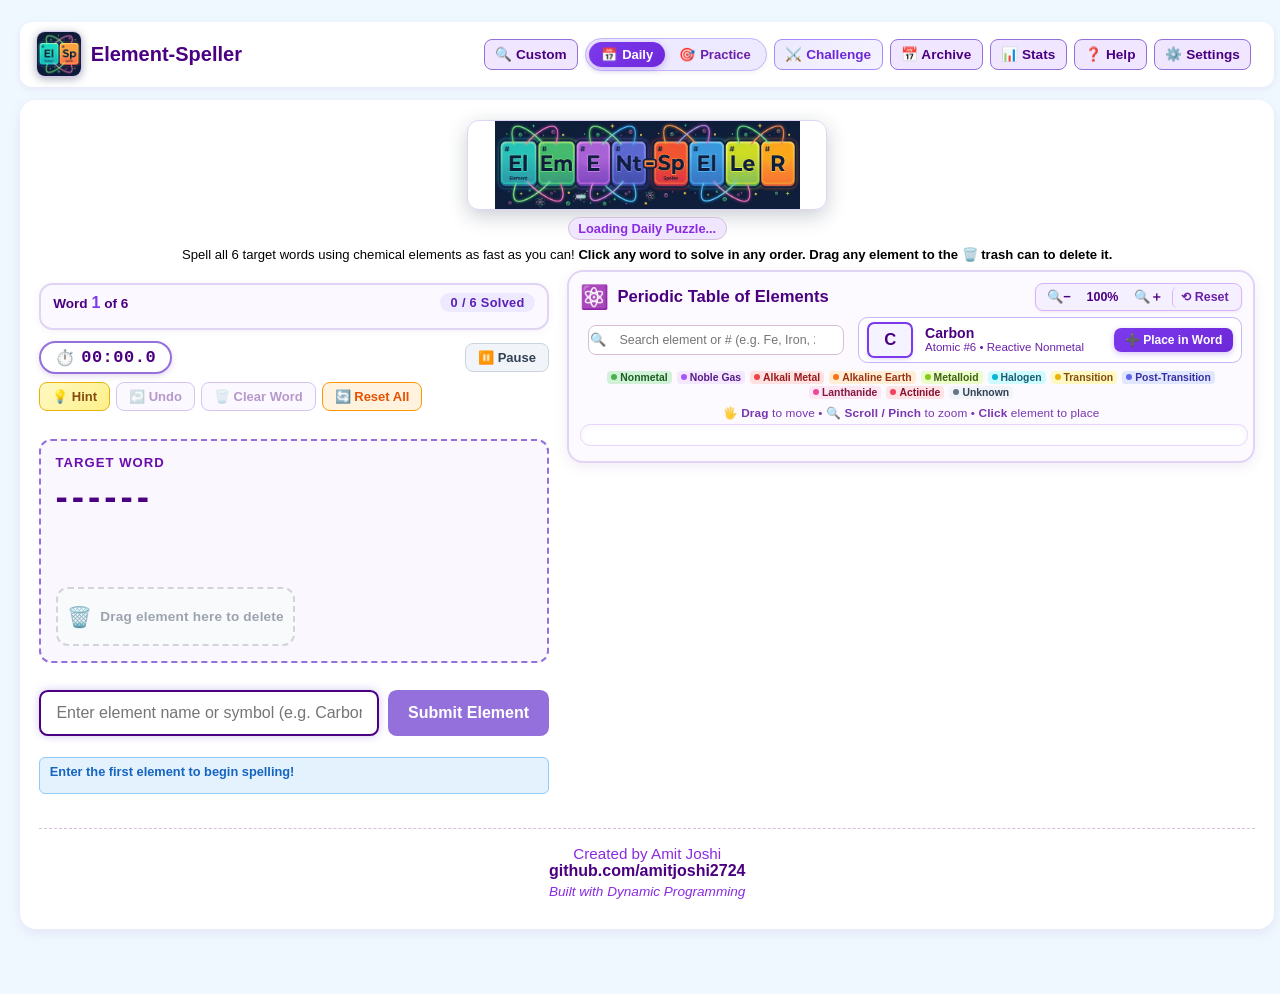
==== commit 8b923137: "Add encrypted random challenge puzzle link sharing for friends over text (v1.4.5)" ====
--- a/index.html
+++ b/index.html
@@ -20,8 +20,8 @@
     <link rel="icon" type="image/png" sizes="64x64" href="images/icon-64.png">
     <link rel="icon" type="image/x-icon" href="favicon.ico">
     <!-- Stylesheets -->
-    <link rel="stylesheet" href="css/style.css?v=1.4.1">
-    <link rel="stylesheet" href="css/modals.css?v=1.4.1">
+    <link rel="stylesheet" href="css/style.css?v=1.4.5">
+    <link rel="stylesheet" href="css/modals.css?v=1.4.5">
     <script>
         (function() {
             try {
@@ -55,6 +55,9 @@
                     <span class="mode-icon">🎯</span> Practice
                 </button>
             </div>
+            <button id="open-challenge-btn" class="nav-action-btn challenge-nav-btn" title="Create a random puzzle and send to a friend over text">
+                <span>⚔️ Challenge</span>
+            </button>
             <button id="open-archive-btn" class="nav-action-btn" title="Browse calendar archive of past daily puzzles">
                 <span>📅 Archive</span>
             </button>
@@ -164,6 +167,8 @@
                             title="Share result with emoji blocks (no spoilers)">📋 Share (No Spoilers)</button>
                         <button id="share-score-spoiler-btn" class="share-btn secondary"
                             title="Share full solution with element words">👁️ Share (With Spoilers)</button>
+                        <button id="challenge-friend-solved-btn" class="share-btn challenge-btn"
+                            title="Send this exact puzzle to a friend over text to see if they can beat your time!">⚔️ Challenge a Friend</button>
                         <button id="solved-replay-btn" class="quick-action-btn reset">🔄 Retry for Faster Time</button>
                     </div>
                 </div>
@@ -436,10 +441,10 @@
                     <table class="stats-history-table">
                         <thead>
                             <tr>
-                                <th class="col-word">Word(s)</th>
+                                <th class="col-word">Words</th>
                                 <th class="col-hints">Hints</th>
                                 <th class="col-time">Time</th>
-                                <th class="col-mode">Daily / Practice #</th>
+                                <th class="col-mode">Mode / #</th>
                                 <th class="col-date">Date</th>
                             </tr>
                         </thead>
@@ -519,6 +524,93 @@
                             <div class="settings-desc" id="settings-sync-status">Sign in with Google to automatically sync daily &amp; practice solves across Safari, Chrome, and PWA apps.</div>
                         </div>
                     </div>
+                </div>
+            </div>
+        </div>
+    </div>
+
+    <!-- Friend Challenge Modal -->
+    <div class="modal-overlay" id="challenge-modal" role="dialog" aria-modal="true" aria-labelledby="challenge-modal-title">
+        <div class="modal-card challenge-modal-card">
+            <div class="modal-header">
+                <div class="modal-title-with-badge">
+                    <h3 class="modal-title" id="challenge-modal-title">⚔️ Challenge a Friend</h3>
+                </div>
+                <button type="button" class="modal-close-btn" id="close-challenge-modal-btn" aria-label="Close modal">&times;</button>
+            </div>
+            <div class="modal-body challenge-modal-body">
+                <p class="challenge-desc">
+                    Send a random puzzle to a friend over text. The words are <strong>encrypted in the link</strong> so your friend won't see spoilers!
+                </p>
+
+                <!-- Puzzle Source Selector -->
+                <div class="challenge-source-selector">
+                    <label class="challenge-radio-card" id="challenge-opt-current-card">
+                        <input type="radio" name="challenge-source-opt" id="challenge-opt-current" value="current" checked>
+                        <div class="challenge-radio-content">
+                            <span class="challenge-radio-title">Use Current Puzzle Words</span>
+                            <span class="challenge-radio-sub" id="challenge-opt-current-sub">Send the exact words on your board right now</span>
+                        </div>
+                    </label>
+                    <label class="challenge-radio-card" id="challenge-opt-random-card">
+                        <input type="radio" name="challenge-source-opt" id="challenge-opt-random" value="random">
+                        <div class="challenge-radio-content">
+                            <span class="challenge-radio-title">🎲 Roll New Random 6-Word Set</span>
+                            <span class="challenge-radio-sub">Generate a brand new random puzzle for you both</span>
+                        </div>
+                    </label>
+                </div>
+
+                <div class="challenge-reroll-container" id="challenge-reroll-container" style="display: none;">
+                    <button type="button" class="quick-action-btn" id="challenge-reroll-btn">🎲 Re-roll Another 6 Words</button>
+                    <span class="challenge-reroll-status" id="challenge-reroll-status">Fresh 6-word set ready!</span>
+                </div>
+
+                <!-- Word Preview & Peek Box -->
+                <div class="challenge-words-preview-card">
+                    <div class="challenge-preview-top">
+                        <span class="challenge-preview-title" id="challenge-preview-count-label">6 Words in this Challenge</span>
+                        <button type="button" class="challenge-peek-btn" id="challenge-peek-btn">👁️ Peek Words (Spoiler)</button>
+                    </div>
+                    <div class="challenge-words-chips-row" id="challenge-words-chips-row">
+                        <!-- Shows word tags or length tags -->
+                    </div>
+                </div>
+
+                <!-- Sender time inclusion toggle (active if solved) -->
+                <div class="challenge-time-card" id="challenge-time-card" style="display: none;">
+                    <label class="challenge-checkbox-label">
+                        <input type="checkbox" id="challenge-include-time-check" checked>
+                        <span>Include my time (<strong id="challenge-time-stat-preview">00:00</strong>) to challenge them to beat it!</span>
+                    </label>
+                </div>
+
+                <!-- Link & Share Box -->
+                <div class="challenge-link-card">
+                    <label class="challenge-field-label" for="challenge-link-input">Encrypted Challenge Link:</label>
+                    <div class="challenge-link-input-row">
+                        <input type="text" id="challenge-link-input" class="challenge-link-input" readonly spellcheck="false" autocomplete="off">
+                        <button type="button" class="challenge-copy-btn" id="challenge-copy-link-btn" title="Copy link">📋 Copy</button>
+                    </div>
+                </div>
+
+                <!-- Text Message Preview -->
+                <div class="challenge-msg-preview-card">
+                    <span class="challenge-field-label">Text Message Preview:</span>
+                    <div class="challenge-msg-body" id="challenge-msg-body"></div>
+                </div>
+
+                <!-- Primary Action Buttons -->
+                <div class="challenge-actions-grid">
+                    <button type="button" class="share-btn challenge-send-btn" id="challenge-send-text-btn">
+                        💬 Send via Text / Share
+                    </button>
+                    <button type="button" class="share-btn secondary" id="challenge-copy-all-btn">
+                        📋 Copy Message &amp; Link
+                    </button>
+                </div>
+                <div class="challenge-toast hidden" id="challenge-toast">
+                    ✅ Copied to clipboard! Ready to paste into your text message.
                 </div>
             </div>
         </div>
@@ -603,7 +695,7 @@
     </div>
 
     <!-- Core Game Controller -->
-    <script type="module" src="js/app.js?v=1.4.1"></script>
+    <script type="module" src="js/app.js?v=1.4.5"></script>
 </body>
 
 </html>
--- a/css/style.css
+++ b/css/style.css
@@ -2105,3 +2105,99 @@
     color: #e9d5ff;
 }
 
+[data-theme="dark"] .live-timer-display {
+    color: #f8fafc;
+}
+
+[data-theme="dark"] .matched-chars {
+    color: #4ade80;
+    border-bottom-color: #4ade80;
+}
+
+[data-theme="dark"] .unmatched-chars {
+    color: #f1f5f9;
+}
+
+[data-theme="dark"] .empty-tiles-placeholder {
+    color: #94a3b8;
+}
+
+[data-theme="dark"] .element-slot.filled.dead-end-hinted {
+    border-color: #ef4444 !important;
+    background-color: #451a24 !important;
+}
+
+[data-theme="dark"] .element-slot.filled.drop-target {
+    border: 2px dashed #818cf8 !important;
+    background-color: #1e294a !important;
+}
+
+[data-theme="dark"] #status-message.success {
+    color: #86efac;
+    background-color: #122b20;
+    border-color: #22c55e;
+}
+
+[data-theme="dark"] #status-message.error {
+    color: #fca5a5;
+    background-color: #3b1c26;
+    border-color: #ef4444;
+}
+
+[data-theme="dark"] #status-message.info {
+    color: #93c5fd;
+    background-color: #142642;
+    border-color: #3b82f6;
+}
+
+[data-theme="dark"] #status-message.warning,
+[data-theme="dark"] #status-message.hint-deadend {
+    color: #fca5a5;
+    background-color: #3b1c26;
+    border-color: #ef4444;
+}
+
+[data-theme="dark"] #status-message.hint-message {
+    color: #fde047;
+    background-color: #2e250e;
+    border-color: #eab308;
+}
+
+/* Challenge Nav & Action Buttons */
+.nav-action-btn.challenge-nav-btn {
+    background: linear-gradient(135deg, #ede9fe 0%, #f5f3ff 100%);
+    border: 1.5px solid #a78bfa;
+    color: #6d28d9;
+    font-weight: 800;
+}
+
+.nav-action-btn.challenge-nav-btn:hover {
+    background: #7c3aed;
+    color: #ffffff;
+    border-color: #7c3aed;
+    box-shadow: 0 2px 8px rgba(124, 58, 237, 0.3);
+}
+
+.share-btn.challenge-btn {
+    background: linear-gradient(135deg, #7c3aed 0%, #6d28d9 100%);
+    color: #ffffff !important;
+    border: none;
+    box-shadow: 0 2px 8px rgba(124, 58, 237, 0.3);
+}
+
+.share-btn.challenge-btn:hover {
+    background: linear-gradient(135deg, #6d28d9 0%, #5b21b6 100%);
+    box-shadow: 0 4px 12px rgba(124, 58, 237, 0.45);
+}
+
+[data-theme="dark"] .nav-action-btn.challenge-nav-btn {
+    background: #2e1065;
+    border-color: #7c3aed;
+    color: #ddd6fe;
+}
+
+[data-theme="dark"] .nav-action-btn.challenge-nav-btn:hover {
+    background: #7c3aed;
+    color: #ffffff;
+}
+
--- a/css/modals.css
+++ b/css/modals.css
@@ -588,8 +588,9 @@
 
 /* History Table */
 .stats-history-table-wrapper {
-    max-height: 290px;
+    max-height: 310px;
     overflow-y: auto;
+    overflow-x: auto;
     border: 1px solid var(--stats-border-subtle);
     border-radius: 10px;
     background: var(--stats-bg);
@@ -610,7 +611,7 @@
     font-size: 0.72rem;
     text-transform: uppercase;
     letter-spacing: 0.5px;
-    padding: 9px 12px;
+    padding: 9px 10px;
     position: sticky;
     top: 0;
     border-bottom: 1px solid var(--stats-border-subtle);
@@ -618,9 +619,26 @@
 }
 
 .stats-history-table td {
-    padding: 9px 12px;
+    padding: 8px 10px;
     border-bottom: 1px solid var(--stats-border-subtle);
     color: var(--stats-text);
+    vertical-align: middle;
+}
+
+.stats-history-table th.col-hints,
+.stats-history-table td.col-hints,
+.stats-history-table th.col-time,
+.stats-history-table td.col-time,
+.stats-history-table th.col-mode,
+.stats-history-table td.col-mode,
+.stats-history-table th.col-date,
+.stats-history-table td.col-date {
+    white-space: nowrap;
+    width: 1%;
+}
+
+.stats-history-table td.col-word {
+    min-width: 180px;
 }
 
 .stats-history-table tr {
@@ -641,23 +659,40 @@
     height: 8px;
     border-radius: 2px;
     display: inline-block;
-    margin-right: 8px;
-    vertical-align: middle;
+    flex-shrink: 0;
 }
 
 .game-status-dot.solved { background: #7c3aed; }
 .game-status-dot.hint { background: #ec4899; }
 .game-status-dot.gaveup { background: #94a3b8; }
 
-.stats-word-pill-tag {
+.stats-words-cell {
+    display: flex;
+    align-items: center;
+    gap: 8px;
+    min-width: 0;
+}
+
+.stats-words-list {
+    display: flex;
+    flex-wrap: wrap;
+    align-items: center;
+    gap: 4px 5px;
+    min-width: 0;
+}
+
+.stats-word-chip {
     display: inline-block;
     background: var(--stats-pill-tag-bg);
-    color: var(--stats-pill-tag-text);
-    font-size: 0.68rem;
-    padding: 1px 6px;
-    border-radius: 4px;
-    margin-left: 6px;
-    font-weight: 600;
+    color: var(--stats-heading);
+    border: 1px solid var(--stats-border-subtle);
+    font-size: 0.72rem;
+    font-weight: 700;
+    letter-spacing: 0.02em;
+    line-height: 1.25;
+    padding: 2px 6px;
+    border-radius: 5px;
+    white-space: nowrap;
 }
 
 /* Settings Modal */
@@ -1652,7 +1687,7 @@
         margin-top: 0 !important;
         padding: clamp(0.5rem, 0.9vw, 0.75rem) !important;
         box-shadow: 0 4px 14px rgba(75, 0, 130, 0.08) !important;
-        background: #fdfaff !important;
+        background: #fdfaff;
     }
 
     #pt-toggle-btn {
@@ -1725,8 +1760,8 @@
         width: 100% !important;
         padding: 2px !important;
         margin-bottom: 0.2rem !important;
-        border: 1px solid #e9d5ff !important;
-        background: #ffffff !important;
+        border: 1px solid #e9d5ff;
+        background: #ffffff;
     }
 
     .pt-canvas {
@@ -1881,6 +1916,20 @@
         min-height: 46px;
         padding: 4px 2px;
     }
+
+    .stats-history-table th,
+    .stats-history-table td {
+        padding: 7px 6px;
+    }
+
+    .stats-history-table td.col-word {
+        min-width: 150px;
+    }
+
+    .stats-word-chip {
+        font-size: 0.68rem;
+        padding: 1.5px 5px;
+    }
 }
 
 /* ==========================================================================
@@ -2145,9 +2194,17 @@
     color: #94a3b8;
 }
 
+[data-theme="dark"] .periodic-table-section {
+    background: #151d30 !important;
+    border-color: #2c3852 !important;
+    box-shadow: 0 8px 24px rgba(0, 0, 0, 0.45) !important;
+}
+
+[data-theme="dark"] .pt-scroll-wrapper.pt-viewport,
+[data-theme="dark"] .pt-scroll-wrapper,
 [data-theme="dark"] .pt-viewport {
-    background: #090d16;
-    border-color: #334155;
+    background: #090d16 !important;
+    border-color: #334155 !important;
     box-shadow: inset 0 2px 10px rgba(0, 0, 0, 0.45);
 }
 
@@ -2158,8 +2215,96 @@
 }
 
 [data-theme="dark"] .pt-tile.selected {
-    box-shadow: 0 0 0 2px #f8fafc, 0 0 0 4px #a78bfa;
-}
+    border-color: #c4b5fd !important;
+    box-shadow: 0 0 0 2px #f8fafc, 0 0 0 4px #8b5cf6 !important;
+}
+
+[data-theme="dark"] .pt-tile:hover {
+    box-shadow: 0 6px 16px rgba(0, 0, 0, 0.6);
+}
+
+[data-theme="dark"] .pt-tile.highlighted {
+    border-color: #a78bfa !important;
+    box-shadow: 0 0 12px rgba(167, 139, 250, 0.6);
+}
+
+/* Dark Mode Periodic Table Category Colors (Tiles & Legend) */
+[data-theme="dark"] .cat-nonmetal {
+    background: #0f2e1d;
+    border-color: #2e854b;
+    color: #bbf7d0;
+}
+[data-theme="dark"] .cat-nonmetal .legend-dot { background: #4ade80; }
+
+[data-theme="dark"] .cat-noble-gas {
+    background: #281446;
+    border-color: #8b5cf6;
+    color: #e9d5ff;
+}
+[data-theme="dark"] .cat-noble-gas .legend-dot { background: #c084fc; }
+
+[data-theme="dark"] .cat-alkali {
+    background: #3a1218;
+    border-color: #dc2626;
+    color: #fecaca;
+}
+[data-theme="dark"] .cat-alkali .legend-dot { background: #f87171; }
+
+[data-theme="dark"] .cat-alkaline-earth {
+    background: #3a200d;
+    border-color: #ea580c;
+    color: #fed7aa;
+}
+[data-theme="dark"] .cat-alkaline-earth .legend-dot { background: #fb923c; }
+
+[data-theme="dark"] .cat-metalloid {
+    background: #1d2f12;
+    border-color: #65a30d;
+    color: #d9f99d;
+}
+[data-theme="dark"] .cat-metalloid .legend-dot { background: #a3e635; }
+
+[data-theme="dark"] .cat-halogen {
+    background: #0c2c38;
+    border-color: #0891b2;
+    color: #a5f3fc;
+}
+[data-theme="dark"] .cat-halogen .legend-dot { background: #22d3ee; }
+
+[data-theme="dark"] .cat-transition {
+    background: #33290c;
+    border-color: #ca8a04;
+    color: #fef08a;
+}
+[data-theme="dark"] .cat-transition .legend-dot { background: #facc15; }
+
+[data-theme="dark"] .cat-post-transition {
+    background: #182349;
+    border-color: #4f46e5;
+    color: #c7d2fe;
+}
+[data-theme="dark"] .cat-post-transition .legend-dot { background: #818cf8; }
+
+[data-theme="dark"] .cat-lanthanide {
+    background: #3b132b;
+    border-color: #db2777;
+    color: #fbcfe8;
+}
+[data-theme="dark"] .cat-lanthanide .legend-dot { background: #f472b6; }
+
+[data-theme="dark"] .cat-actinide {
+    background: #3d131e;
+    border-color: #e11d48;
+    color: #fecdd3;
+}
+[data-theme="dark"] .cat-actinide .legend-dot { background: #fb7185; }
+
+[data-theme="dark"] .cat-unknown {
+    background: #1e293b;
+    border-color: #64748b;
+    color: #cbd5e1;
+}
+[data-theme="dark"] .cat-unknown .legend-dot { background: #94a3b8; }
 
 [data-theme="dark"] .pt-inspect-card {
     background: #182235;
@@ -2179,3 +2324,365 @@
 [data-theme="dark"] .pt-inspect-meta {
     color: #cbd5e1;
 }
+
+/* ==========================================================================
+   Friend Challenge Modal
+   ========================================================================== */
+.challenge-modal-card {
+    width: min(94vw, 36rem);
+    max-width: 580px;
+    padding: clamp(1rem, 2.5vw, 1.4rem);
+}
+
+.challenge-modal-body {
+    display: flex;
+    flex-direction: column;
+    gap: 12px;
+    text-align: left;
+}
+
+.challenge-desc {
+    font-size: 0.88rem;
+    color: var(--stats-muted);
+    line-height: 1.4;
+    margin: 0;
+}
+
+.challenge-source-selector {
+    display: grid;
+    grid-template-columns: 1fr 1fr;
+    gap: 10px;
+}
+
+@media (max-width: 560px) {
+    .challenge-source-selector {
+        grid-template-columns: 1fr;
+    }
+}
+
+.challenge-radio-card {
+    display: flex;
+    align-items: flex-start;
+    gap: 10px;
+    background: var(--stats-surface);
+    border: 1.5px solid var(--stats-border-subtle);
+    border-radius: 10px;
+    padding: 10px 12px;
+    cursor: pointer;
+    transition: all 0.15s ease;
+}
+
+.challenge-radio-card:hover {
+    background: var(--stats-surface-hover);
+    border-color: #8b5cf6;
+}
+
+.challenge-radio-card input[type="radio"] {
+    margin-top: 3px;
+    accent-color: #7c3aed;
+    cursor: pointer;
+}
+
+.challenge-radio-content {
+    display: flex;
+    flex-direction: column;
+    gap: 2px;
+}
+
+.challenge-radio-title {
+    font-size: 0.88rem;
+    font-weight: 700;
+    color: var(--stats-heading);
+}
+
+.challenge-radio-sub {
+    font-size: 0.74rem;
+    color: var(--stats-muted);
+    line-height: 1.25;
+}
+
+.challenge-reroll-container {
+    display: flex;
+    align-items: center;
+    gap: 10px;
+    padding: 6px 10px;
+    background: var(--stats-surface-subtle);
+    border-radius: 8px;
+}
+
+.challenge-reroll-status {
+    font-size: 0.78rem;
+    color: var(--stats-muted);
+    font-weight: 600;
+}
+
+.challenge-words-preview-card {
+    background: var(--stats-surface);
+    border: 1px solid var(--stats-border-subtle);
+    border-radius: 10px;
+    padding: 10px 12px;
+    display: flex;
+    flex-direction: column;
+    gap: 8px;
+}
+
+.challenge-preview-top {
+    display: flex;
+    justify-content: space-between;
+    align-items: center;
+    gap: 8px;
+}
+
+.challenge-preview-title {
+    font-size: 0.85rem;
+    font-weight: 700;
+    color: var(--stats-heading);
+}
+
+.challenge-peek-btn {
+    background: transparent;
+    border: 1px dashed var(--stats-border);
+    border-radius: 6px;
+    color: var(--stats-muted);
+    font-size: 0.74rem;
+    font-weight: 600;
+    padding: 3px 8px;
+    cursor: pointer;
+    font-family: inherit;
+    transition: all 0.15s ease;
+}
+
+.challenge-peek-btn:hover {
+    background: var(--stats-surface-hover);
+    color: var(--stats-heading);
+    border-color: #7c3aed;
+}
+
+.challenge-words-chips-row {
+    display: flex;
+    flex-wrap: wrap;
+    gap: 6px;
+}
+
+.challenge-word-chip {
+    display: inline-flex;
+    align-items: center;
+    gap: 5px;
+    padding: 4px 8px;
+    border-radius: 6px;
+    font-size: 0.78rem;
+    font-weight: 600;
+}
+
+.challenge-word-chip.hidden-spoiler {
+    background: var(--stats-surface-subtle);
+    color: var(--stats-muted);
+    border: 1px solid var(--stats-border-subtle);
+}
+
+.challenge-word-chip.revealed {
+    background: #ede9fe;
+    color: #4b0082;
+    border: 1px solid #c4b5fd;
+}
+
+.challenge-word-chip .chip-idx {
+    font-size: 0.7rem;
+    opacity: 0.75;
+}
+
+.challenge-time-card {
+    background: rgba(16, 185, 129, 0.08);
+    border: 1px solid rgba(16, 185, 129, 0.35);
+    border-radius: 8px;
+    padding: 8px 12px;
+}
+
+.challenge-checkbox-label {
+    display: flex;
+    align-items: center;
+    gap: 8px;
+    font-size: 0.84rem;
+    color: var(--stats-heading);
+    font-weight: 600;
+    cursor: pointer;
+}
+
+.challenge-checkbox-label input {
+    accent-color: #10b981;
+    cursor: pointer;
+}
+
+.challenge-link-card {
+    display: flex;
+    flex-direction: column;
+    gap: 4px;
+}
+
+.challenge-field-label {
+    font-size: 0.8rem;
+    font-weight: 700;
+    color: var(--stats-heading);
+    text-transform: uppercase;
+    letter-spacing: 0.4px;
+}
+
+.challenge-link-input-row {
+    display: flex;
+    gap: 6px;
+}
+
+.challenge-link-input {
+    flex: 1;
+    min-width: 0;
+    padding: 8px 10px;
+    font-size: 0.8rem;
+    font-family: monospace, sans-serif;
+    background: var(--stats-bg);
+    color: var(--stats-text);
+    border: 1.5px solid var(--stats-border);
+    border-radius: 7px;
+    outline: none;
+}
+
+.challenge-copy-btn {
+    background: var(--stats-surface);
+    color: var(--stats-heading);
+    border: 1.5px solid var(--stats-border);
+    border-radius: 7px;
+    padding: 0 12px;
+    font-size: 0.82rem;
+    font-weight: 700;
+    font-family: inherit;
+    cursor: pointer;
+    transition: all 0.15s ease;
+    white-space: nowrap;
+}
+
+.challenge-copy-btn:hover {
+    background: #7c3aed;
+    color: #ffffff;
+    border-color: #7c3aed;
+}
+
+.challenge-msg-preview-card {
+    background: var(--stats-surface-subtle);
+    border: 1px solid var(--stats-border-subtle);
+    border-radius: 8px;
+    padding: 8px 10px;
+    display: flex;
+    flex-direction: column;
+    gap: 4px;
+}
+
+.challenge-msg-body {
+    font-size: 0.78rem;
+    color: var(--stats-text);
+    white-space: pre-wrap;
+    word-break: break-all;
+    line-height: 1.35;
+    background: var(--stats-bg);
+    padding: 6px 8px;
+    border-radius: 6px;
+    border: 1px solid var(--stats-border-subtle);
+    max-height: 90px;
+    overflow-y: auto;
+}
+
+.challenge-actions-grid {
+    display: grid;
+    grid-template-columns: 1.2fr 1fr;
+    gap: 8px;
+    margin-top: 4px;
+}
+
+@media (max-width: 480px) {
+    .challenge-actions-grid {
+        grid-template-columns: 1fr;
+    }
+}
+
+.challenge-send-btn {
+    background: linear-gradient(135deg, #7c3aed 0%, #6d28d9 100%);
+    color: #ffffff !important;
+    border: none;
+    box-shadow: 0 2px 8px rgba(124, 58, 237, 0.35);
+    justify-content: center;
+}
+
+.challenge-send-btn:hover {
+    background: linear-gradient(135deg, #6d28d9 0%, #5b21b6 100%);
+    box-shadow: 0 4px 12px rgba(124, 58, 237, 0.45);
+}
+
+.challenge-toast {
+    background: #10b981;
+    color: #ffffff;
+    font-size: 0.8rem;
+    font-weight: 700;
+    padding: 8px 12px;
+    border-radius: 8px;
+    text-align: center;
+    box-shadow: 0 4px 12px rgba(16, 185, 129, 0.35);
+    transition: opacity 0.2s ease;
+}
+
+.challenge-toast.hidden {
+    display: none !important;
+}
+
+/* Dark Mode Overrides for Challenge Modal */
+[data-theme="dark"] .challenge-radio-card {
+    background: #182235;
+    border-color: #2c3852;
+}
+
+[data-theme="dark"] .challenge-radio-card:hover {
+    background: #243049;
+    border-color: #7c3aed;
+}
+
+[data-theme="dark"] .challenge-words-preview-card {
+    background: #182235;
+    border-color: #2c3852;
+}
+
+[data-theme="dark"] .challenge-word-chip.hidden-spoiler {
+    background: #111827;
+    border-color: #334155;
+    color: #94a3b8;
+}
+
+[data-theme="dark"] .challenge-word-chip.revealed {
+    background: #2e1065;
+    border-color: #7c3aed;
+    color: #f3e8ff;
+}
+
+[data-theme="dark"] .challenge-link-input {
+    background: #0f172a;
+    border-color: #334155;
+    color: #f8fafc;
+}
+
+[data-theme="dark"] .challenge-copy-btn {
+    background: #182235;
+    border-color: #334155;
+    color: #e2e8f0;
+}
+
+[data-theme="dark"] .challenge-msg-preview-card {
+    background: #151d30;
+    border-color: #2c3852;
+}
+
+[data-theme="dark"] .challenge-msg-body {
+    background: #0f172a;
+    border-color: #334155;
+    color: #cbd5e1;
+}
+
+[data-theme="dark"] .challenge-time-card {
+    background: rgba(16, 185, 129, 0.12);
+    border-color: rgba(34, 197, 94, 0.45);
+}
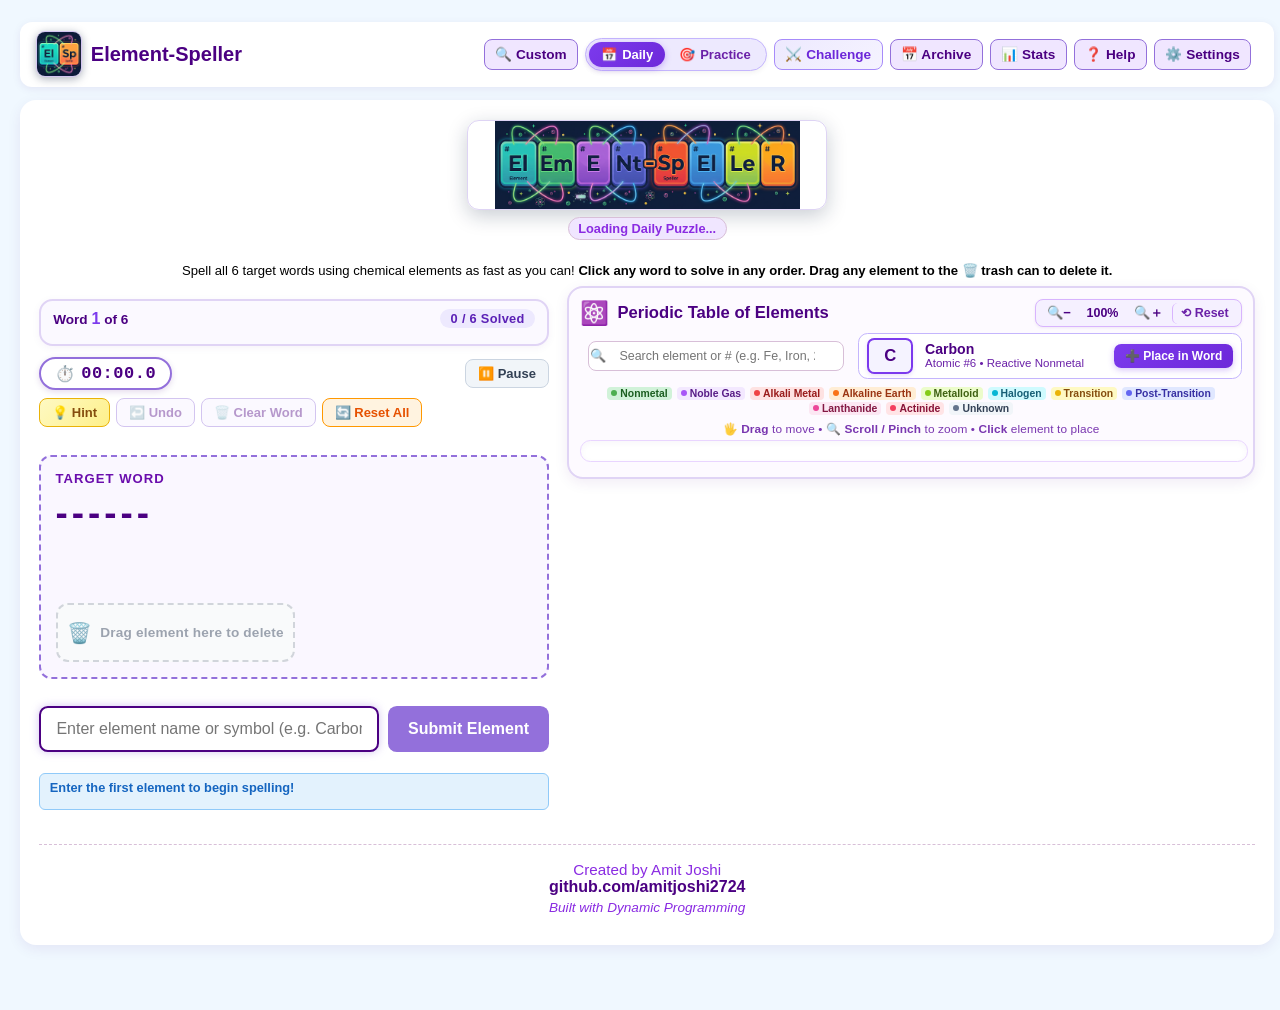
==== commit 77a9c2d4: "Add New Game button in practice mode and hide letter count spoilers in challenge modal (v1.4.7)" ====
--- a/index.html
+++ b/index.html
@@ -20,8 +20,8 @@
     <link rel="icon" type="image/png" sizes="64x64" href="images/icon-64.png">
     <link rel="icon" type="image/x-icon" href="favicon.ico">
     <!-- Stylesheets -->
-    <link rel="stylesheet" href="css/style.css?v=1.4.5">
-    <link rel="stylesheet" href="css/modals.css?v=1.4.5">
+    <link rel="stylesheet" href="css/style.css?v=1.4.7">
+    <link rel="stylesheet" href="css/modals.css?v=1.4.7">
     <script>
         (function() {
             try {
@@ -80,7 +80,13 @@
             <img src="images/logo.png" alt="Element-Speller — Daily Word Puzzle" class="main-logo-img">
             <h1 class="visually-hidden">Element-Speller</h1>
         </div>
-        <div class="puzzle-meta-badge" id="puzzle-meta-badge">Loading Daily Puzzle...</div>
+        <div class="puzzle-meta-container" id="puzzle-meta-container">
+            <div class="puzzle-meta-badge" id="puzzle-meta-badge">Loading Daily Puzzle...</div>
+            <button type="button" id="practice-new-game-btn" class="practice-new-game-btn" style="display: none;"
+                title="Start a fresh 6-word practice game">
+                <span class="btn-icon">🔄</span> New Game
+            </button>
+        </div>
         <p class="game-intro-text">Spell all 6 target words using chemical elements as fast as you can! <strong>Click any word to solve in any order. Drag any element to the 🗑️ trash can to delete it.</strong></p>
 
         <!-- Main Responsive Two-Column Layout (Side-by-Side on Desktop, Stacked on Mobile) -->
@@ -170,6 +176,8 @@
                         <button id="challenge-friend-solved-btn" class="share-btn challenge-btn"
                             title="Send this exact puzzle to a friend over text to see if they can beat your time!">⚔️ Challenge a Friend</button>
                         <button id="solved-replay-btn" class="quick-action-btn reset">🔄 Retry for Faster Time</button>
+                        <button id="solved-practice-new-btn" class="share-btn primary" style="display: none;"
+                            title="Start a fresh 6-word practice game">✨ New Practice Game</button>
                     </div>
                 </div>
 
@@ -695,7 +703,7 @@
     </div>
 
     <!-- Core Game Controller -->
-    <script type="module" src="js/app.js?v=1.4.5"></script>
+    <script type="module" src="js/app.js?v=1.4.7"></script>
 </body>
 
 </html>
--- a/css/style.css
+++ b/css/style.css
@@ -153,6 +153,15 @@
     font-size: clamp(1.35rem, 3.8vw, 1.85rem);
 }
 
+.puzzle-meta-container {
+    display: flex;
+    align-items: center;
+    justify-content: center;
+    flex-wrap: wrap;
+    gap: 0.5rem;
+    margin-bottom: clamp(0.75rem, 2vw, 1.15rem);
+}
+
 .puzzle-meta-badge {
     display: inline-block;
     background-color: #f0e6ff;
@@ -161,8 +170,36 @@
     border-radius: 9999px;
     font-size: clamp(0.75rem, 1.6vw, 0.85rem);
     font-weight: bold;
-    margin-bottom: clamp(0.75rem, 2vw, 1.15rem);
     border: 1px solid #d8bfd8;
+}
+
+.practice-new-game-btn {
+    display: inline-flex;
+    align-items: center;
+    gap: 0.35rem;
+    background: linear-gradient(135deg, #7c3aed 0%, #9333ea 100%);
+    color: #ffffff;
+    font-family: inherit;
+    font-size: clamp(0.75rem, 1.5vw, 0.85rem);
+    font-weight: 700;
+    padding: clamp(0.25rem, 0.6vw, 0.38rem) clamp(0.75rem, 1.6vw, 0.95rem);
+    border: 1px solid #6d28d9;
+    border-radius: 9999px;
+    cursor: pointer;
+    box-shadow: 0 2px 6px rgba(124, 58, 237, 0.25);
+    transition: transform 0.15s ease, box-shadow 0.15s ease, background 0.15s ease;
+    user-select: none;
+    line-height: 1.2;
+}
+
+.practice-new-game-btn:hover {
+    transform: translateY(-1px);
+    box-shadow: 0 4px 10px rgba(124, 58, 237, 0.35);
+    background: linear-gradient(135deg, #6d28d9 0%, #7e22ce 100%);
+}
+
+.practice-new-game-btn:active {
+    transform: translateY(0);
 }
 
 /* Target Word & Element Slots Display */
@@ -1841,6 +1878,17 @@
     border-color: #334155;
 }
 
+[data-theme="dark"] .practice-new-game-btn {
+    background: linear-gradient(135deg, #6d28d9 0%, #4c1d95 100%);
+    border-color: #8b5cf6;
+    color: #f3e8ff;
+    box-shadow: 0 2px 8px rgba(0, 0, 0, 0.4);
+}
+
+[data-theme="dark"] .practice-new-game-btn:hover {
+    background: linear-gradient(135deg, #7c3aed 0%, #5b21b6 100%);
+}
+
 [data-theme="dark"] .stopwatch-badge {
     background: #182235;
     color: #f8fafc;
--- a/css/modals.css
+++ b/css/modals.css
@@ -1526,6 +1526,10 @@
     user-select: none;
 }
 
+.pt-tile * {
+    pointer-events: none;
+}
+
 .pt-tile:hover {
     transform: scale(1.15);
     z-index: 10;
